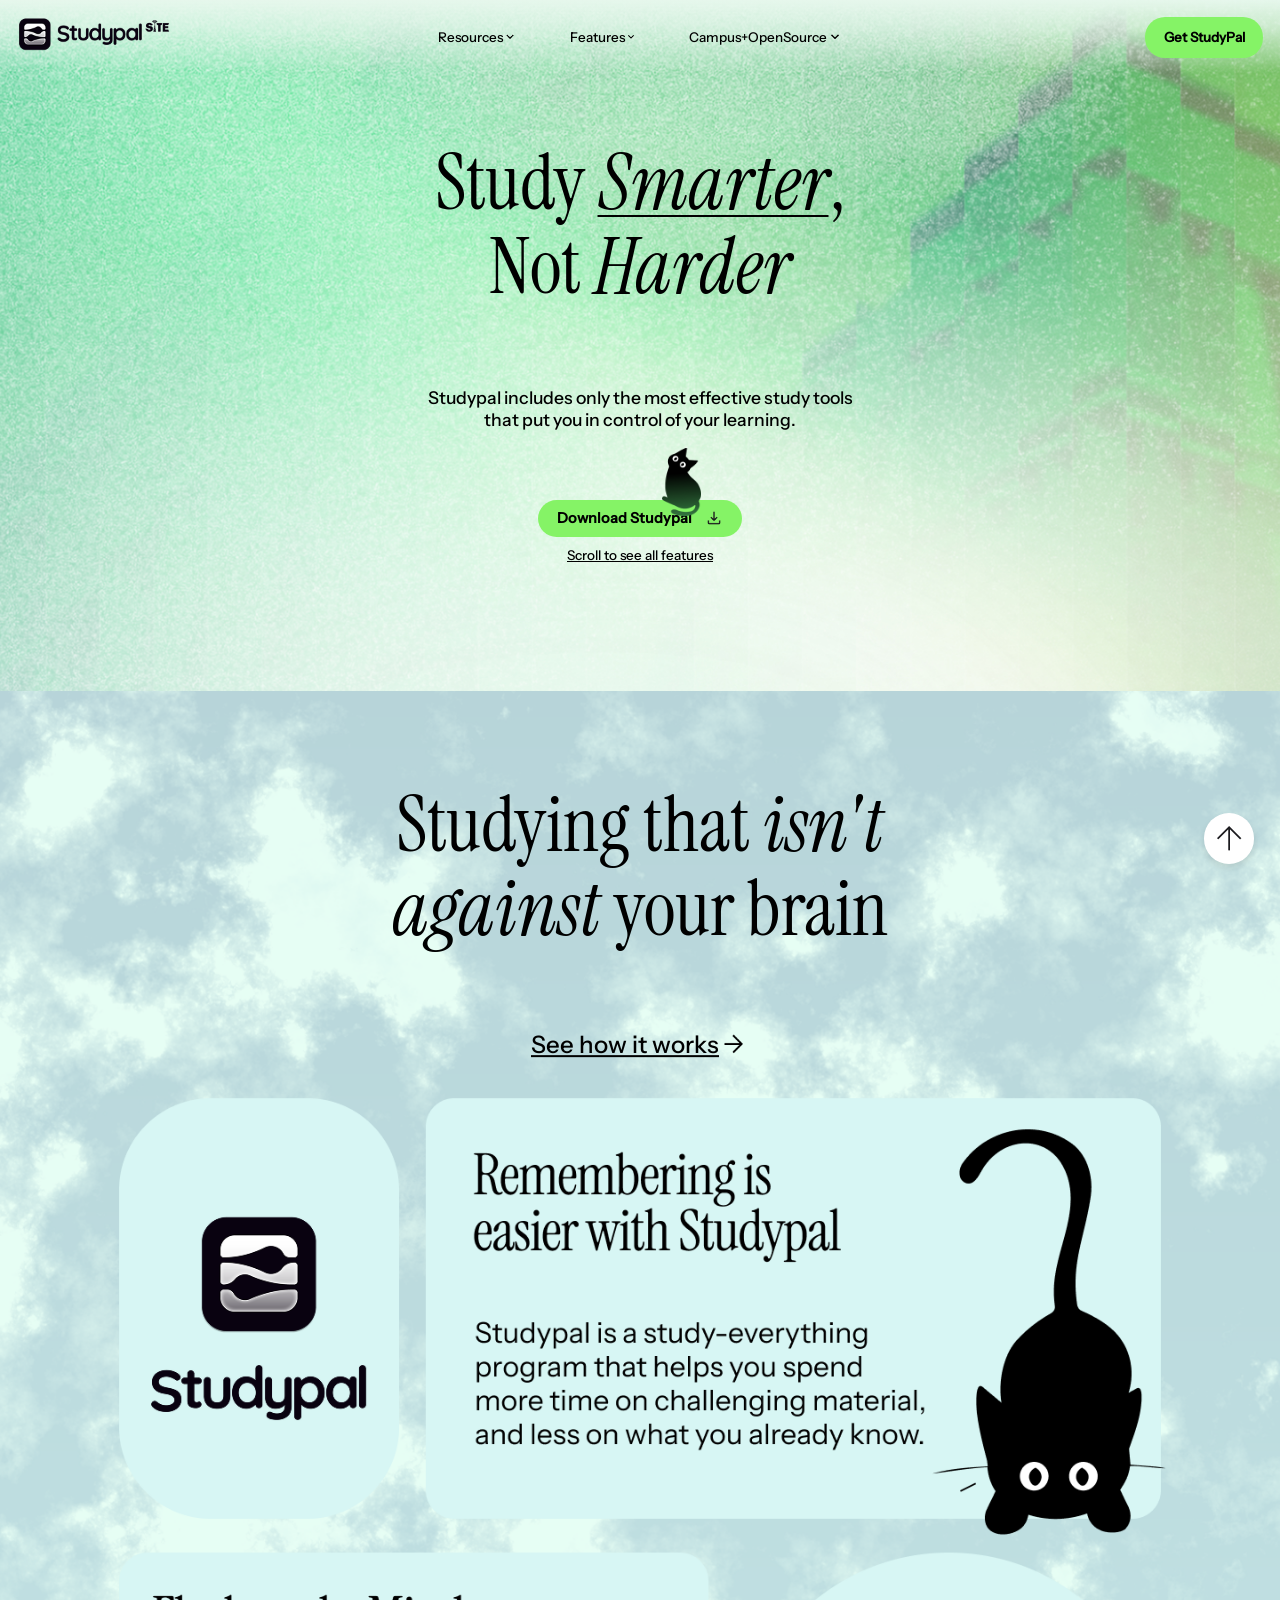
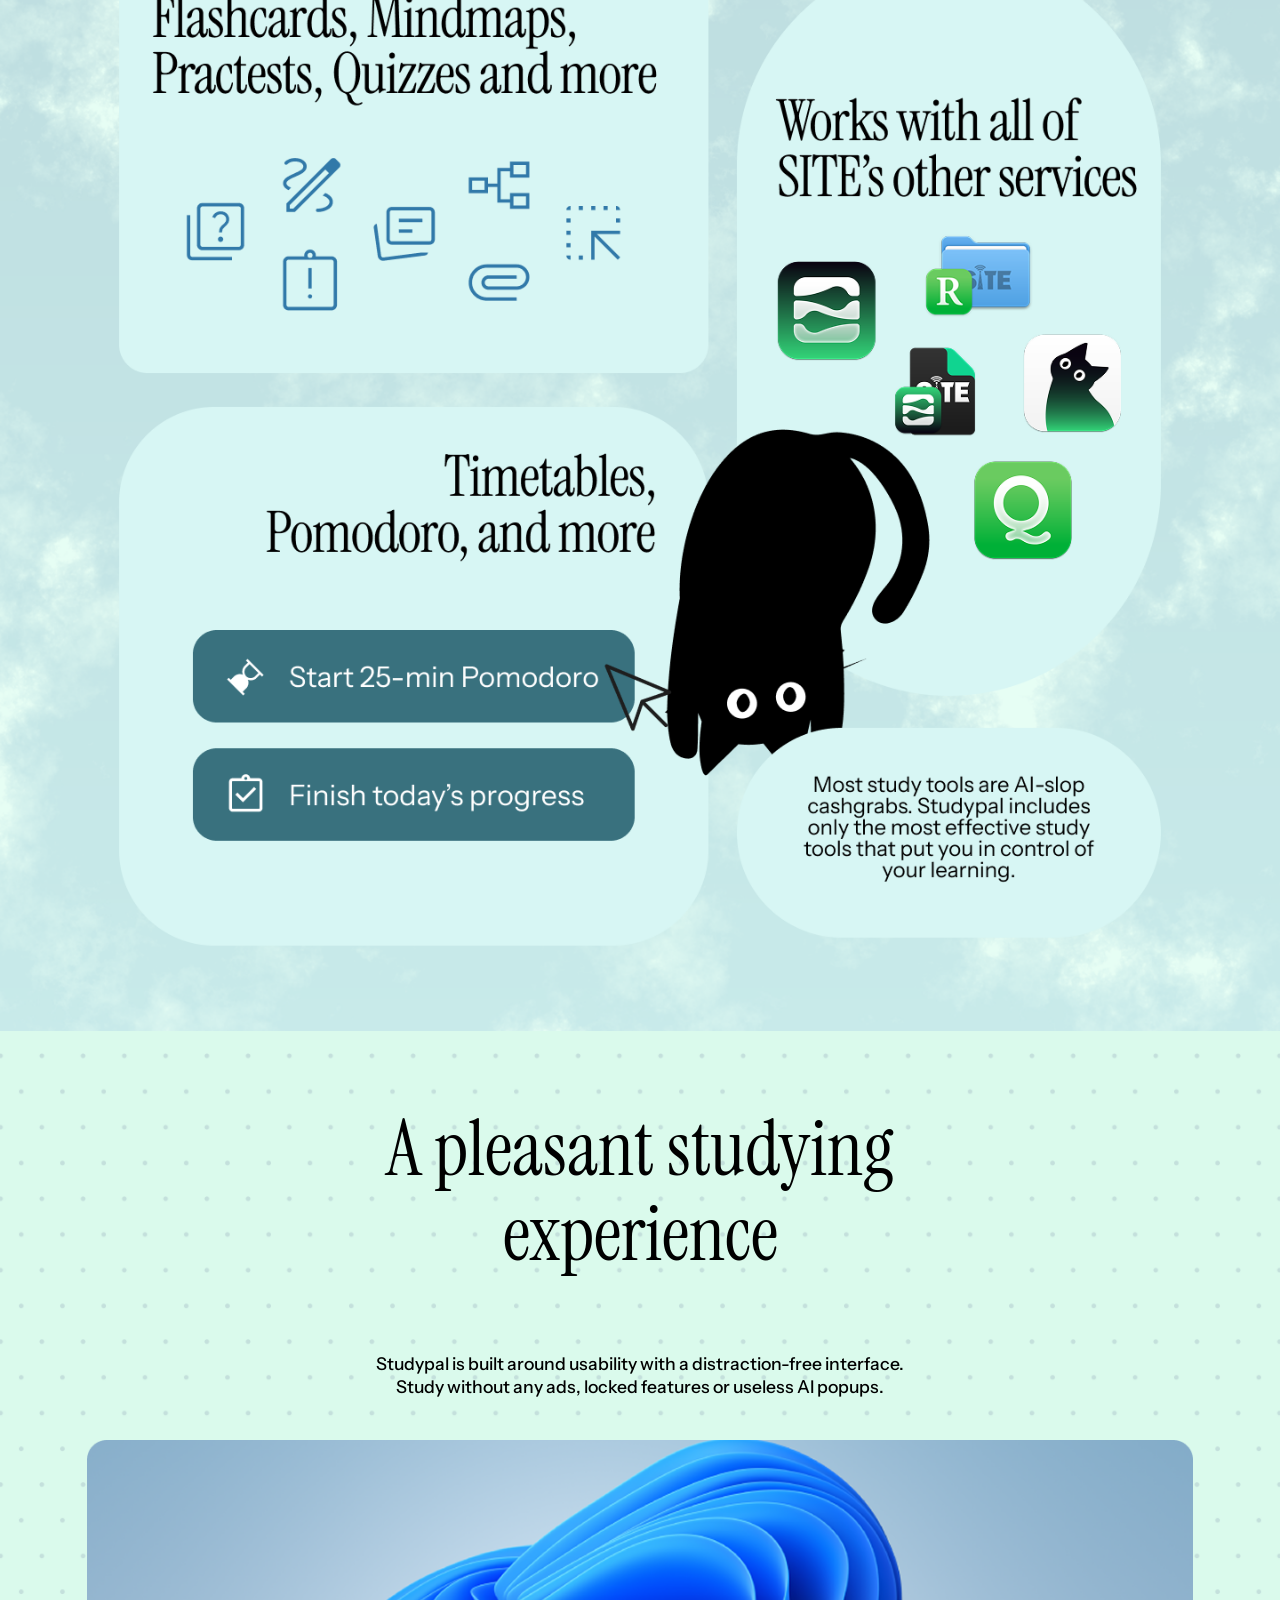
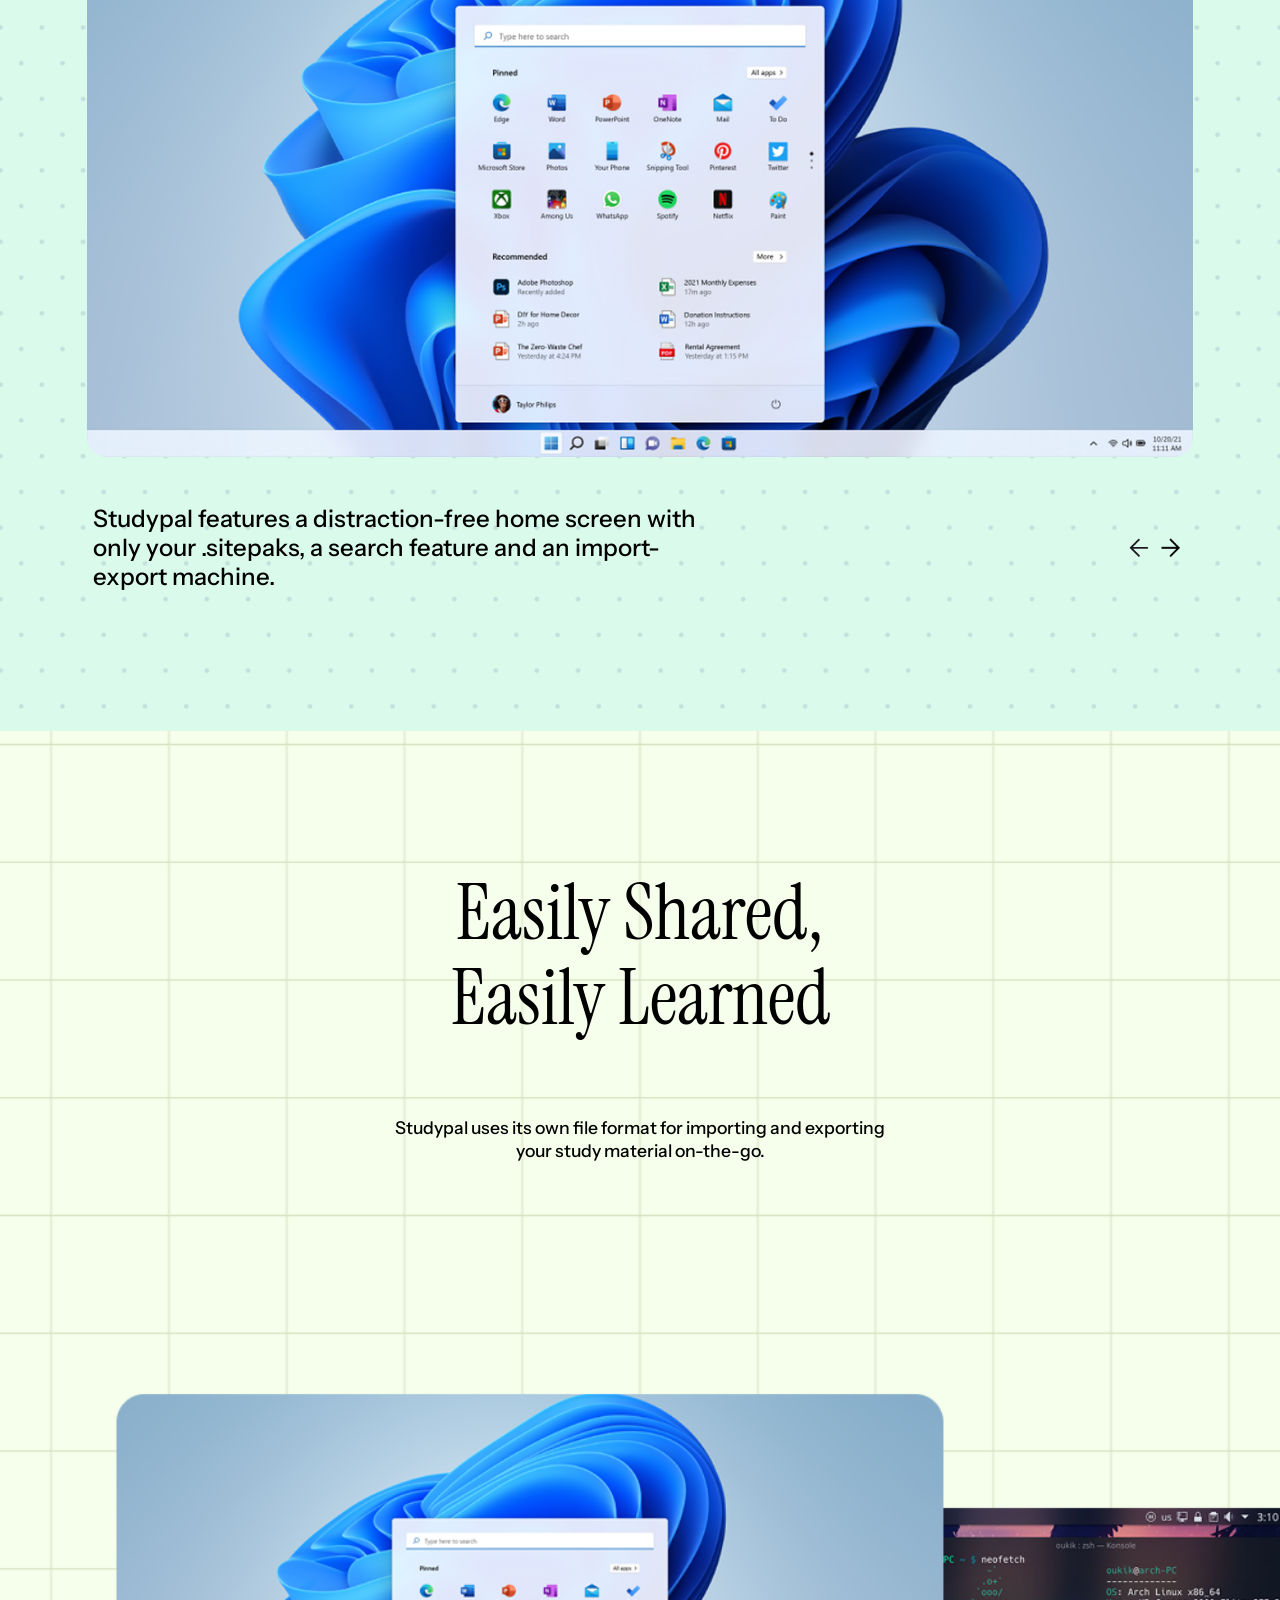
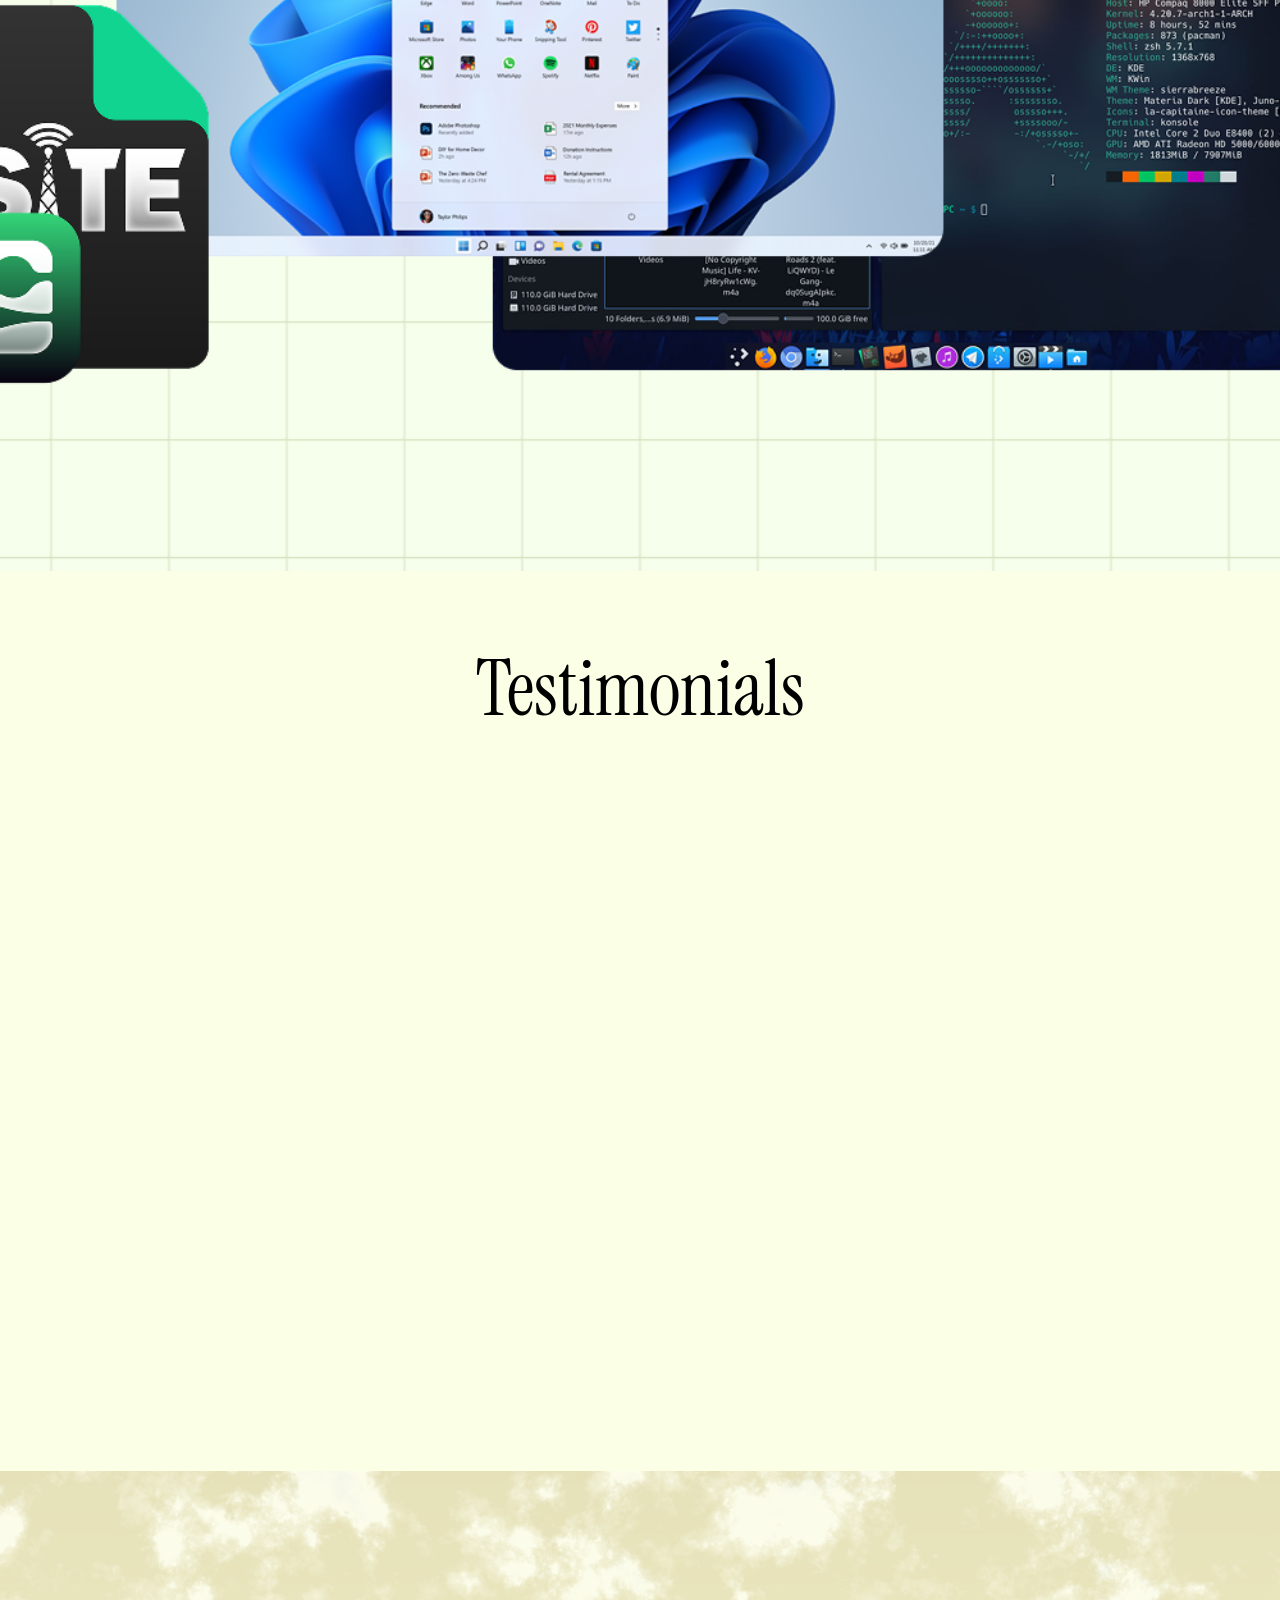
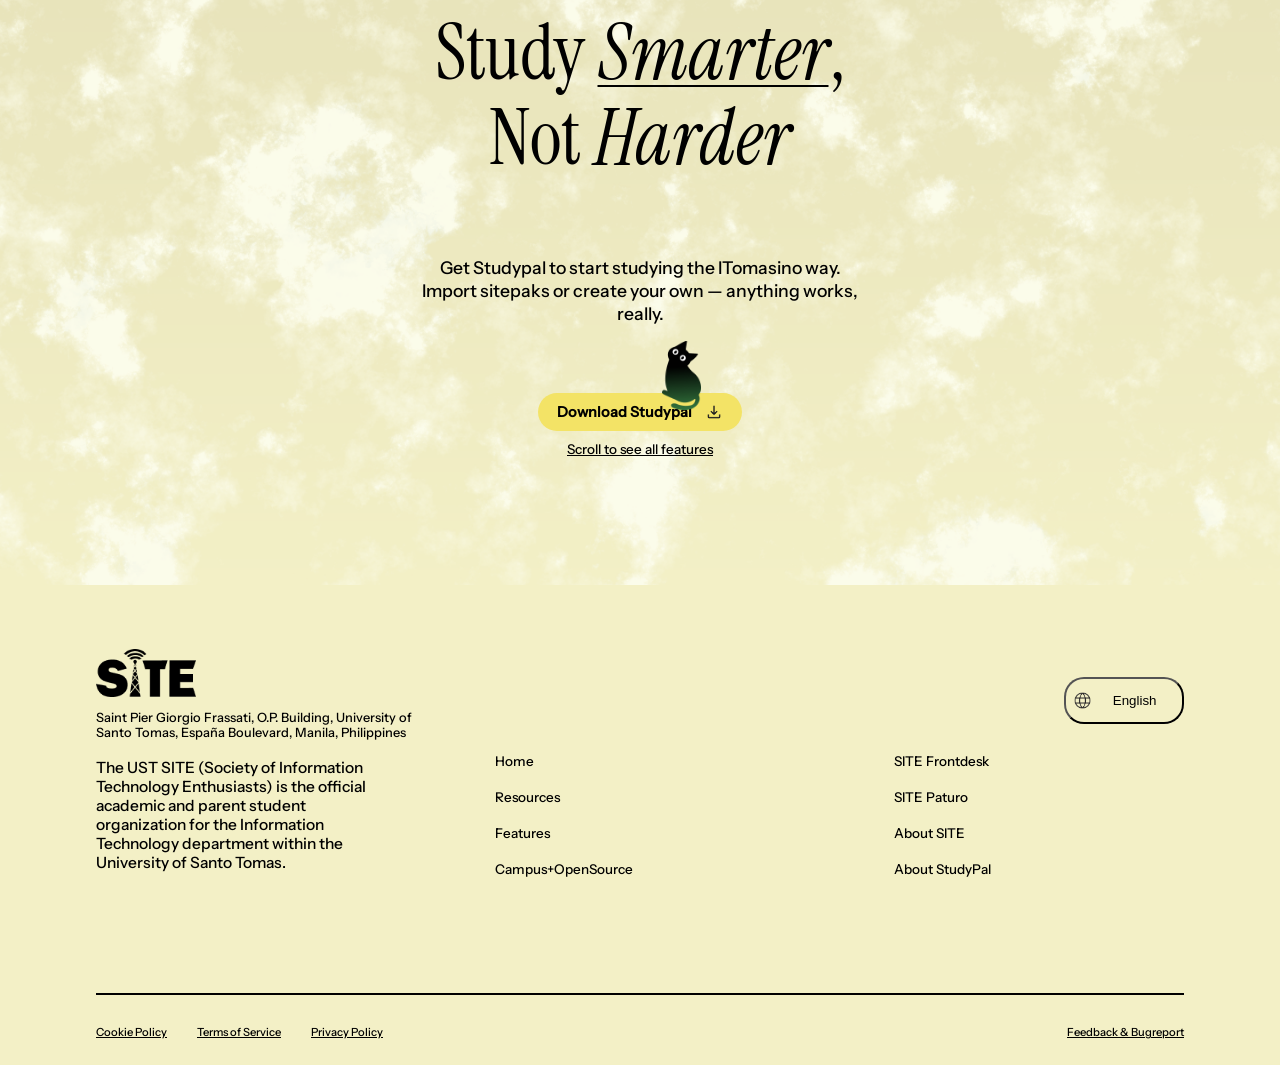
==== index.html @ 53784b98 "Improves scrolled header margin-left and cleaned up code by adding initial .link classes" ====
<html lang="en">
<head>
    <meta charset="UTF-8">
    <meta name="viewport" content="width=device-width, initial-scale=1.0">
    <title>StudyPal</title>
    <link rel="stylesheet" href="css/styles.css">
</head>
<body class = "popup-open">
    <div id="container" class="blurred">
        <header>
            <div id="buttons-left">
                <a href="index.html"><img src="images/logo.jpg" alt="logo" width="50%" id = "logo"></a>
            </div>
            <div id="buttons-center">
                <div class="dropdown-wrapper">
                    <button id="resources-button">
                        <a href="resources.html">Resources</a> 
                        <img src="images/arrow_down.png" alt="" width="15%" class="arrow-down">
                    </button>
                    <div id="hover-1" class="hover-box">
                        <div class = "hover-links">
                            <div>
                                 <a href="resources.html#second-page-text">SITE Paturo</a>
                            </div>
                            <div>
                                 <img src="images/arrow_forward.png" alt="" >
                            </div>
                        </div>
                         <div class = "hover-links">
                            <div>
                                 <a href="resources.html#third-page-text">Documentation</a>
                            </div>
                            <div>
                                 <img src="images/arrow_forward.png" alt="" >
                            </div>
                         </div>
                         <hr>
                         <div>
                            <button class = "hover-get-studypal">
                                <a href="getstudypal.html" >
                                        Get StudyPal
                                </a>
                            </button>
                         </div>
                    </div>
                </div>
                <div class="dropdown-wrapper">
                    <button>
                        <a href="features.html">Features</a>
                        <img src="images/arrow_down.png" alt="" width="15%" class="arrow-down">
                    </button>
                      <div id="hover-2" class="hover-box">
                        <div class = "hover-links">
                            <div>
                                 <a href="features.html#second-page-text">Quizzing</a>
                            </div>
                            <div>
                                 <img src="images/arrow_forward.png" alt="">
                            </div>
                        </div>
                         <div class = "hover-links">
                            <div>
                                 <a href="features.html#third-page-text">Retention</a>
                            </div>
                            <div>
                                 <img src="images/arrow_forward.png" alt="">
                            </div>
                         </div>
                           <div class = "hover-links">
                            <div>
                                 <a href="features.html#fourth-page-text">Focus</a>
                            </div>
                            <div>
                                 <img src="images/arrow_forward.png" alt="">
                            </div>
                         </div>
                         <hr>
                         <div>
                            <a href="getstudypal.html" >
                            <button class = "hover-get-studypal">
                                Get StudyPal
                            </button>
                            </a>
                         </div>        
                    </div>
                </div>

                <div class="dropdown-wrapper">
                    <button>
                        <a href="OpenSource.html">Campus+OpenSource</a>
                        <img src="images/arrow_down.png" alt="" width="10%" class="arrow-down">
                    </button>
                      <div id="hover-3" class="hover-box">
                         <div class = "hover-links">
                            <div>
                                 <a href="OpenSource.html#second-page-text">Contributing</a>
                            </div>
                            <div>
                                 <img src="images/arrow_forward.png" alt="">
                            </div>
                        </div>
                         <div class = "hover-links">
                            <div>
                                 <a href="OpenSource.html#third-page-text">SITE A&R</a>
                            </div>
                            <div>
                                 <img src="images/arrow_forward.png" alt="">
                            </div>
                         </div>
                           <div class = "hover-links">
                            <div>
                                 <a href="OpenSource.html#fourth-page-text">SITE Campus</a>
                            </div>
                            <div>
                                 <img src="images/arrow_forward.png" alt="">
                            </div>
                         </div>
                         <hr>
                         <div>
                            <button class = "hover-get-studypal">
                                <a href="getstudypal.html" >
                                        Get StudyPal
                                </a>
                            </button>
                         </div>
                    </div>
                </div>
            </div>
            <div class="buttons-right" id = "green-btn">
                <a href="getstudypal.html" >
                         Get StudyPal
                </a>
            </div>
        </header>
    <div id = "first-page">
        
        <div id="up-button">
            <a href="#intro">
                <img src="images/arrow_upward.png" alt="">
            </a>
        </div>
        <div id="Studypal-logo-mobile">
            <img src="images/logo.jpg" alt="" width="110%">
        </div>
        <div class="body-text" id = "intro">
            <div class="text">
                <p class="main-text">Study <u class = "highlight highlight-underline">Smarter</u>, Not <span class = "highlight">Harder</span></p>
                <p>Studypal includes only the most effective study tools that put you in control of your learning. </p>
            </div>
           <div class="link">
                <a href="getstudypal.html" class="get-study-pal">
                    <img src="images/Cat-logo.png" alt="cat" class="cat-logo">
                    <span class="get-study-pal-text">
                        Download Studypal &nbsp <img src="images/download.png" alt="arrow" class="download-arrow">
                    </span>
                </a>
                <a href="#second-page"><u>Scroll to see all features</u></a>
            </div>
        </div>
    </div>
    <div id="second-page">
        <div class="body-text" id ="second-page-text">
            <div class="text">
                <p class="main-text">Studying that <i class = "highlight">isn't against</i> your brain</p>
                <div id="See-how">
                    <u class ="link_text">See how it works</u>
                    <img src="images/arrow_forward.png" alt="arrow forward" width="30"> 
                </div>
            </div>
        </div>
        <img src="images/second-layer.png" alt="" id = "img-second-page">
    </div>
    <div id="third-page">
         <div class="body-text" id = "third-page-text" >
            <div class="text" id = "text-body" >
                <div>
                    <p class="main-text">A pleasant studying experience</p>
                    <p>Studypal is built around usability with a distraction-free interface. Study without any ads, locked features or useless AI popups.  </p>
                </div>
            </div>
            <img src="images/windows-image.png" alt="">
            <div id="additional-info">
                <div id="info-text">
                    <p>Studypal features a distraction-free home screen with only your .sitepaks, a search feature and an import-export machine.</p>
                </div>
                <div class="buttons-text">
                    <img src="images/arrow_back.png" alt="" width="30">
                    <img src="images/arrow_forward.png" alt="" width="30">
                </div>
            </div>
        </div>
    </div>
    <div id="fourth-page">
        <div class="body-text" id = "fourth-page-text">
            <div class="text">
                    <p class="main-text">Easily Shared, Easily Learned</p>
                    <p>Studypal uses its own file format for importing and exporting your study material on-the-go.  </p>
            </div>
        </div>
    </div>
    <div id="fifth-page">
        <div class="body-text" id = "fifth-page-text">
            <div class="text">
                    <div>
                       <p class="main-text">Testimonials</p>            
                    </div>
             </div>
        </div>
    </div>
    <div id="sixth-page">
         <div class="body-text" id = "sixth-page-text">
            <div class="text">
                    <p class="main-text">Study <u class = "highlight highlight-underline">Smarter</u>, Not <span class = "highlight">Harder</span></p>
                    <p>Get Studypal to start studying the ITomasino way. Import sitepaks or create your own — anything works, really.</p>
                </div>
          <div class="link">
                <a href="getstudypal.html" class="get-study-pal"  id = "get-study-pal-2">
                    <img src="images/Cat-logo.png" alt="cat" class="cat-logo" width="10%">
                    <span class="get-study-pal-text">
                        Download Studypal &nbsp <img src="images/download.png" alt="arrow" width="5%" class="download-arrow">
                    </span>
                </a>
                <a href="#second-page"><u>Scroll to see all features</u></a>
            </div>
        </div>
    </div>
    <div id="last-page">
        <div id = "last-page-text">
            <div class = "footer-info" id = "footer-info-1">
                <div>
                    <img src="images/SITE-logo.png" alt="" width="100">
                    <p id = "SITE-info">Saint Pier Giorgio Frassati, O.P. Building, University of Santo Tomas, España Boulevard, Manila, Philippines</p>
                </div>
                <div>
                    <button>
                        <img src="images/language.png" alt="" width="20%" height="20%">
                        <p>English</p>
                    </button>
                </div>
            </div>
            <div class = "footer-info" id = "footer-info-2">
                <div>
                    The UST SITE (Society of Information Technology Enthusiasts) is the official academic and parent student organization for the Information Technology department within the University of Santo Tomas. 
                </div>
                <div class = "Studypal-links" id ="direct-links-website">
                    <a href="index.html">Home</a>
                    <a href="resources.html">Resources</a>
                    <a href="features.html">Features</a>
                    <a href="OpenSource.html">Campus+OpenSource</a>
                </div>
                <div class = "Studypal-links" id ="SITE-links-website">
                    <a href="">SITE Frontdesk</a>
                    <a href="">SITE Paturo</a>
                    <a href="">About SITE</a>
                    <a href="">About StudyPal</a>
                </div>
            </div>
            <div>
                <hr>
            </div>
            <div class = "footer-info" id = "footer-info-3">
                <div id = "a-links-1">
                    <a href="">Cookie Policy</a>
                    <a href="">Terms of Service</a>
                    <a href="">Privacy Policy</a>
                </div>
                <div>
                    <a href="">Feedback & Bugreport</a>
                </div>
            </div>
        </div>
    </div>
    </div>
    <div id="popup">
        <img src="images/Popup.png" alt="" width="70%" id = "popup-bg">
        <img src="images/close.png" alt="" width="5%" class = "close">
        <div id="popup-text">
            <p id = "popup-title">We’re really sorry.</p>
            <div id = "popup-body">
            <p>
                  Your macOS device is currently not supported, but we’re working to make it available to you soon.
            </p>
            
            </div>
            <div id = "group-buttons">
             <div class="buttons-right" id = "green-btn-2">
                <a>
                        Proceed Anyway
                </a>
            </div>
                <div>
                    <u><a href="">Go To SITE Frontdesk</a></u>
                </div>
            </div>
        </div>
    </div>
     <div id="mobile-view">
            <img src="images/Cat-logo-4.png" alt="" width="40%" id = "cat-logo-mobile">
            <img src="images/close.png" alt="" width="10%" class = "close" id = "close-mobile">
            <div id = "mobile-view-content">
                        <p id="mobile-title"> Studypal is only available for desktop.</p>
                    <div id="mobile-body">
                        <p>
                           Open this website with your desktop device to continue downloading.
                        </p>
                     </div>
            </div>
        </div>
    <script src="js/script.js"></script>
</body>
</html>
---- css/styles.css ----
@font-face {
    font-family: 'Instrument-Serif';
    src: url('../fonts/instrument-serif/InstrumentSerif-Regular.ttf');
}
@font-face {
    font-family: 'Instrument-Serif-italic';
    src: url('../fonts/instrument-serif/InstrumentSerif-Italic.ttf');
}

@font-face {
    font-family: 'Instrument-Sans';
    src: url('../fonts/instrument-sans/InstrumentSans-Regular.ttf');
}

@font-face {
    font-family: 'Instrument-Sans-Bold';
    src: url('../fonts/instrument-sans/InstrumentSans-Bold.ttf');
}


html, body {
    margin: 0;
    padding: 0;
    font-family: 'Instrument-Sans';
    scroll-behavior: smooth;
}

#container.blurred{
    filter: blur(6px);
    pointer-events: auto;
}

a{
    font-size: 0.84rem;
    text-decoration: none;    
    color: black;  
}
#popup{
    position: fixed;
    inset: 0;        
    margin: auto; 
    width: fit-content;
    height: fit-content;   
    z-index: 2;
    display: none;
    overflow: hidden;
}
#popup-bg{
    position: relative;
    display: flex;
    margin: 0 auto; 
}

#close{
    position: absolute;
    display: flex;
    top: 10%;
    right: 19%;
    cursor: pointer;
}
#popup-text{
    font-family: "Instrument-Serif";
    position: absolute;
    inset: 0;   
    padding-top: 10%; 
    text-align: center;     
    display: flex;
    align-items: center;
    justify-content: flex-start;
    flex-direction: column;
    gap: 14%;
    width: 48%;
    margin: 0 auto;
}
#group-buttons{
    width: 100%;
    display: flex;
    flex-direction: column;
    padding-bottom: 5%;
}
#popup-body{
    font-family: "Instrument-Sans";
    font-size: 0.9rem;
}
#popup-title{
    font-size: 3rem;
    margin: 0;
}

#green-btn-2{
    width: 100%;
    padding-bottom: 5%;
}
#green-btn-2 a{
    padding: 4% 12% 4% 12%;
}
header{
    position: fixed;
    width: 100%;
    box-sizing: border-box;
    display: grid;
    grid-template-columns: 1fr 2fr 1fr;
    padding: 1.3%;
    background: linear-gradient(#e6f7ec, 60%,transparent);
    z-index: 1;
    transition: all 0.4s ease-in-out;
}
.scrolled header{
    display: flex;
    text-align: center;
    align-items: center;
    justify-content: space-between;
    vertical-align: middle;
    position: fixed;
    width: 96vw;
    box-sizing: border-box;
    padding: 1% 2%;
    z-index: 2;
    background: rgba(255, 255, 255, 0.15);
    backdrop-filter: blur(10px);
    border-radius: 100px;
    margin-top: 1vh;
    margin-left: 1.5vw;
    transition: all 0.4s ease-in-out; 
}
.scrolled header #buttons-center{
    margin-right: 10vw;
}
.scrolled header #green-btn a {
    padding: 0.6em 1.2em;
}

.dropdown-wrapper {
    position: relative;
}
.dropdown-wrapper::after {
    content: "";
    position: absolute;
    top: 100%;
    left: 0;
    width: 100%;
    height: 30%;      
    background: transparent;
}

.hover-box {
    position: absolute;
    background-color: white;
    width: 200px;             
    top: 130%;
    padding: 24px;              
    display: flex;                      
    flex-direction: column;
    box-shadow: 0px 4px 6px rgba(0, 0, 0, 0.1);
    border-radius: 20px;
    box-sizing: border-box;
    opacity: 0;
    visibility: hidden;
    transform: translateY(-6px);         
    transition: opacity 0.5s ease, visibility 0.5s ease, transform 0.5s ease;
    pointer-events: none;     
    gap: 20px;           
}
.hover-box hr {
    border: none;
    height: 0.5px;
    background-color: #000000;
    opacity: 30%;
    width: 100%;
}

#hover-1{
    left: -50%;
}
#hover-2{
    left: -60%;
}
#hover-3{
    left: -10%;
}

.hover-get-studypal{
    font: "Instrument-Sans";
    width: 100%;
    border: 1px solid black;
    border-radius: 20px;
    padding: 5%;
    background-color: transparent;
}

#buttons-left{
    text-align: left;
}
#buttons-center {
    display: flex;
    justify-content: center;
    align-items: center;
    gap: 30px;
}

#buttons-center > .dropdown-wrapper > button{
    font-family: 'Instrument-Sans';
    background-color: transparent;
    border: none;
    cursor: pointer;
    display: flex;
    justify-content: center;
    align-items: center;
}

.buttons-right a{
    font-family: 'Instrument-Sans';
    font-weight: bold;
    background-color: #85F366;
    cursor: pointer;
    box-sizing: border-box;
    border-radius: 20px;
}

#green-btn a{
    padding:4% 6% 4% 6%;
}

#green-btn{
    display: flex;
    justify-content: flex-end;
    text-align:center;
    align-items: center;
}

.hover-links {
    display: flex;
    align-items: center;
    width: 100%;
}

.hover-links img {
    width: 100%;
    max-width: 20px;
    justify-self: end;
    display: block;
}

.dropdown-wrapper:hover .hover-box {
    opacity: 1;
    visibility: visible;
    transform: translateY(0);
    transition: opacity 0.15s ease, visibility 0.15s ease, transform 0.15s ease;
    pointer-events: auto;
}

#up-button{
    position: fixed;
    bottom: 4%;
    right: 2%;
    background-color: white;
    padding: 1%;
    border-radius: 30px;
     box-shadow: 0px 4px 6px rgba(0, 0, 0, 0.1);
}
#first-page, #sixth-page{
    background-image: url('../images/green_bg.jpg');
    background-size: cover;
    background-position: center;
    display: flex;
    justify-content: center;
    align-items: center;
}


.body-text{
    display: flex;
    flex-direction: column;
    text-align: center;
    margin: auto;
}

#intro, #sixth-page-text{
    width: clamp(300px, 58vw, 450px); 
    gap: 50px;
    margin-top: 5%;
    margin-bottom: 10%;
}

.text{
    line-height: 1.3;
    font-size: clamp(.7rem, 2vw, 1.1rem); 
}
.main-text{
   font-size:  clamp(2rem, 6vw, 5rem);
   font-family: 'Instrument-Serif';
   line-height: 1.1;
}

.highlight{
    font-family: 'Instrument-Serif-italic';
}

.highlight-underline{
    text-decoration: underline solid 2px;
    text-underline-offset: 6px;
}

.link{
    display: flex;
    flex-direction: column;
    align-items: center;
    gap: 10px;
}

.link a:nth-of-type(2){
   z-index: 3 !important;
}


.cat-logo{
    position: absolute;
    top: -140%;    
    right: 20%;   
    z-index: 2;
    width: clamp(24px, 6vw, 39px);
}
.get-study-pal-text{
    font-family: 'Instrument-Sans';
    font-weight: bold;
    background-color: #85F366;
    color: black;
    font-size: clamp(0.75rem, 2.2vw, 0.9rem);
    padding: 0.6em 1.3em;
    border-radius: 20px;
    display: flex;
    align-items: center;
    gap: 6px;
    white-space: nowrap;
    z-index: 1 !important;
    box-sizing: border-box;
}

.get-study-pal {
    position: relative;
    display: inline-flex;
    align-items: center;
    text-decoration: none;
    cursor: pointer;
    width: fit-content;
    margin: 0 auto;
    padding: 0;
}

.download-arrow{
    width: clamp(14px, 3vw, 20px);
    height: auto;
}

#second-page{
   margin:0;
   overflow: hidden;
}

#img-second-page{
    margin: 0;
    width: 100%;
    object-fit: cover;
    height: auto;
    display: block;
}
#second-page-text{
    position: absolute;
    width: clamp(280px, 45%, 600px);
    gap: clamp(10px, 2vw, 15px);
    padding-top: clamp(20%, 30%, 40%);
    left: 50%;
    transform: translate(-50%, -50%);
}

#See-how{
    display: flex;
    font-size: clamp(1.1rem, 2.8vw, 1.5rem);
    justify-content: center;
    align-items: center;
}

#third-page{
    background-image: url('../images/third-layer.png');
    background-size: cover;
    background-position: center;
}

#third-page-text{
    width: 90%;
}

#third-page img{
    padding: 2%;
}

#text-body{
    width: 50%;
    margin: 0 auto;
}

#additional-info{
    width: 95%;
    margin: 0 auto;
    display: grid;
    grid-template-columns:auto auto;
    padding-bottom: 10%;
}


#info-text{
    width: 60%;
    text-align: left;
    font-size: clamp(1rem, 2.8vw, 1.5rem);
}

.buttons-text{
    display: flex;
    justify-content: flex-end;
    align-items: center;
}

#fourth-page{
    width: 100%;
    height: 160%;
    background-image: url('../images/fourth-layer.png');
    background-size: cover;
    background-position: center bottom;
}

#fourth-page-text{
    width: 40%;
    padding-top: 5%;
}

#fifth-page{
    width: 100%;
    height: 100%;
    background-image: url('../images/fifth-layer.png');
    background-size: cover;
}


.Card-body{
    width: 90%;
    height: 100%;
    margin: 0 auto 0 8%;
    background-image: url('../images/Cat-card.png');
    background-size: cover;
    padding-bottom: 5%;
    display: flex;
    flex-direction: column;
    align-items: flex-start;
    overflow: hidden;
}

.Card-info{
    width: 100%;
    display: flex;
}



.name-source{
    display: flex;
    justify-content: flex-start;
    align-items: flex-start;
    font-family: 'Instrument-Serif';
    font-size: clamp(1rem, 4vw, 2rem);
    padding-left: 5%;
    width: 50%;
}

.Arrow-cards{
    width: 35%;
    display: flex;
    justify-content: flex-end;
    align-items: center;
    gap: 10px;
}

.main-card-info{
    width: 70%;
    font-size: clamp(1rem, 3vw, 1.7rem);
    text-align: left;
    line-height: 2;
    margin-left: 8%;
}

.Card-body img{
    padding-left: 5%;
    justify-content: flex-start;
    align-items: flex-start;
}

#sixth-page{
    background-image: url('../images/Sixth-layer.png');
}

#get-study-pal-2 .get-study-pal-text{
    background-color: #F3E366;
}


#last-page{
    background-image: url('../images/footer-bg.png');
    background-size: cover;
    background-position: center;
    display: flex;
    justify-content: center; 
    align-items: center;    
}

#last-page-text{
    display: flex;
    flex-direction: column;
    width: 85%;
    box-sizing: border-box;
    padding-top: 5%;
    padding-bottom: 2%;
}
.footer-info{
    display: flex;
    align-items: center;
}

.footer-info > div{
    flex: 1;
}


#SITE-info{
    font-size: clamp(0.7rem, 1.6vw, 0.8rem);
    width: 60%;
}


#footer-info-1 button {
    display: flex;
    align-items: center;
    justify-content: flex-start;
    gap: clamp(8px, 2vw, 20px);
    background-color: transparent;
    border-radius: 20px;
    width: clamp(120px, 9vw, 170px);
}

#footer-info-1 div:nth-of-type(2){
    display: flex;
    align-items: flex-start;
    justify-content: flex-end;
}

#footer-info-2{
    padding-bottom: 10%;
}

#footer-info-2 div:nth-of-type(1){
   font-size: clamp(0.8rem, 1.9vw, 0.97rem);
   display: flex;
   align-items: flex-end;
   justify-content: flex-end;
}


.Studypal-links {
    display: flex;
    flex-direction: column;
    justify-content: center;
    align-items: flex-start;  
    gap: 20px;  
    padding-left: 10%;             
}

hr{
    border: none;
    height: 2px;
    background-color: black;
}



#footer-info-3{
     display: flex;
     align-items: center;
     box-sizing: border-box;
     padding-top: 2%;
}
#footer-info-3 a {
    text-decoration: underline;    
    font-size: clamp(0.65rem, 1.4vw, 0.7rem);          
}
#footer-info-3 div:nth-of-type(2){
    text-align: right;
}

#a-links-1{
    display: flex;
    gap: 30px;
}

#Studypal-logo-mobile{
    width: 70%;
    margin: 0 auto;
    text-align: center;
    padding-top: 25%;
    display: flex;
    justify-content: center;
    align-items: center;
    display: none;
}


#mobile-view{
    display: none;
}
@media (max-width: 420px) {

#mobile-view{
    display: flex;
    position: fixed;
    bottom: 0;     
    background-color: white;
    width: 100%;
    height: 70%;
    z-index: 10;
}

#first-page, #sixth-page{
    display: flex;
    flex-direction: column;
    align-items: center;
}

#mobile-view-content{
    padding-top: 20%;
    width:90%;
    margin: 0 auto;
    text-align: center;
}

#mobile-title{
    font-size: 3rem;
    font-family: 'Instrument-Serif';
}

#mobile-body{
    font-size: 1.2rem;
}

#close-mobile{
    position: absolute;
    top: 5%;
    right: 5%;
    cursor: pointer;
}

#cat-logo-mobile{
    position: absolute;
    top: -10%;
 
}   

  header {
    display: none;
  }

  #Studypal-logo-mobile {
    display: flex;
    padding-top: -10%;
  }

  #intro {
    width: 80%;
  }

  #intro .text p:nth-of-type(2) {
    font-size: 1.5rem;
  }

  #intro .main-text {
    font-size: 3.5rem;
  }

  .link_text {
    display: none;
  }

  #up-button {
    display: none;
  }

  #link-first {
    position: absolute;
    bottom: 4%;
    left: 50%;
    transform: translateX(-50%);
    width: 90%;
  }

  .get-study-pal-text {
    font-size: 1.3rem;
    padding: 0.8em 1.6em;
  }

  .cat-logo {
    width: clamp(40px, 12vw, 56px);
  }
 .footer-info {
        flex-direction: column;
        align-items: flex-start;
        gap: 30px;
    }

    .footer-info > div {
        flex: none;
        width: 100%;
    }

    #SITE-info {
        width: 100%;
        font-size: 0.75rem;
    }

    #footer-info-1 button {
        width: auto;
        justify-content: flex-start;
        align-items: center;
        margin-bottom: 10%;
    }

    #footer-info-1 div:nth-of-type(2) {
        justify-content: flex-start;
        align-items: flex-start;
    }

    #footer-info-2 {
        padding-bottom: 6%;
    }

    .Studypal-links {
        padding-left: 0;
        gap: 12px;
    }

    #footer-info-2 div:nth-of-type(2),#footer-info-2 div:nth-of-type(3),  #footer-info-3 div:nth-of-type(1) {
        justify-content: center;
        align-items: center;
        gap: 10px;
        text-align: center;
    }

    #footer-info-3 div:nth-of-type(2) {
        text-align: center;
    }

    #a-links-1 {
        flex-direction: column;
        gap: 10px;
    }
}
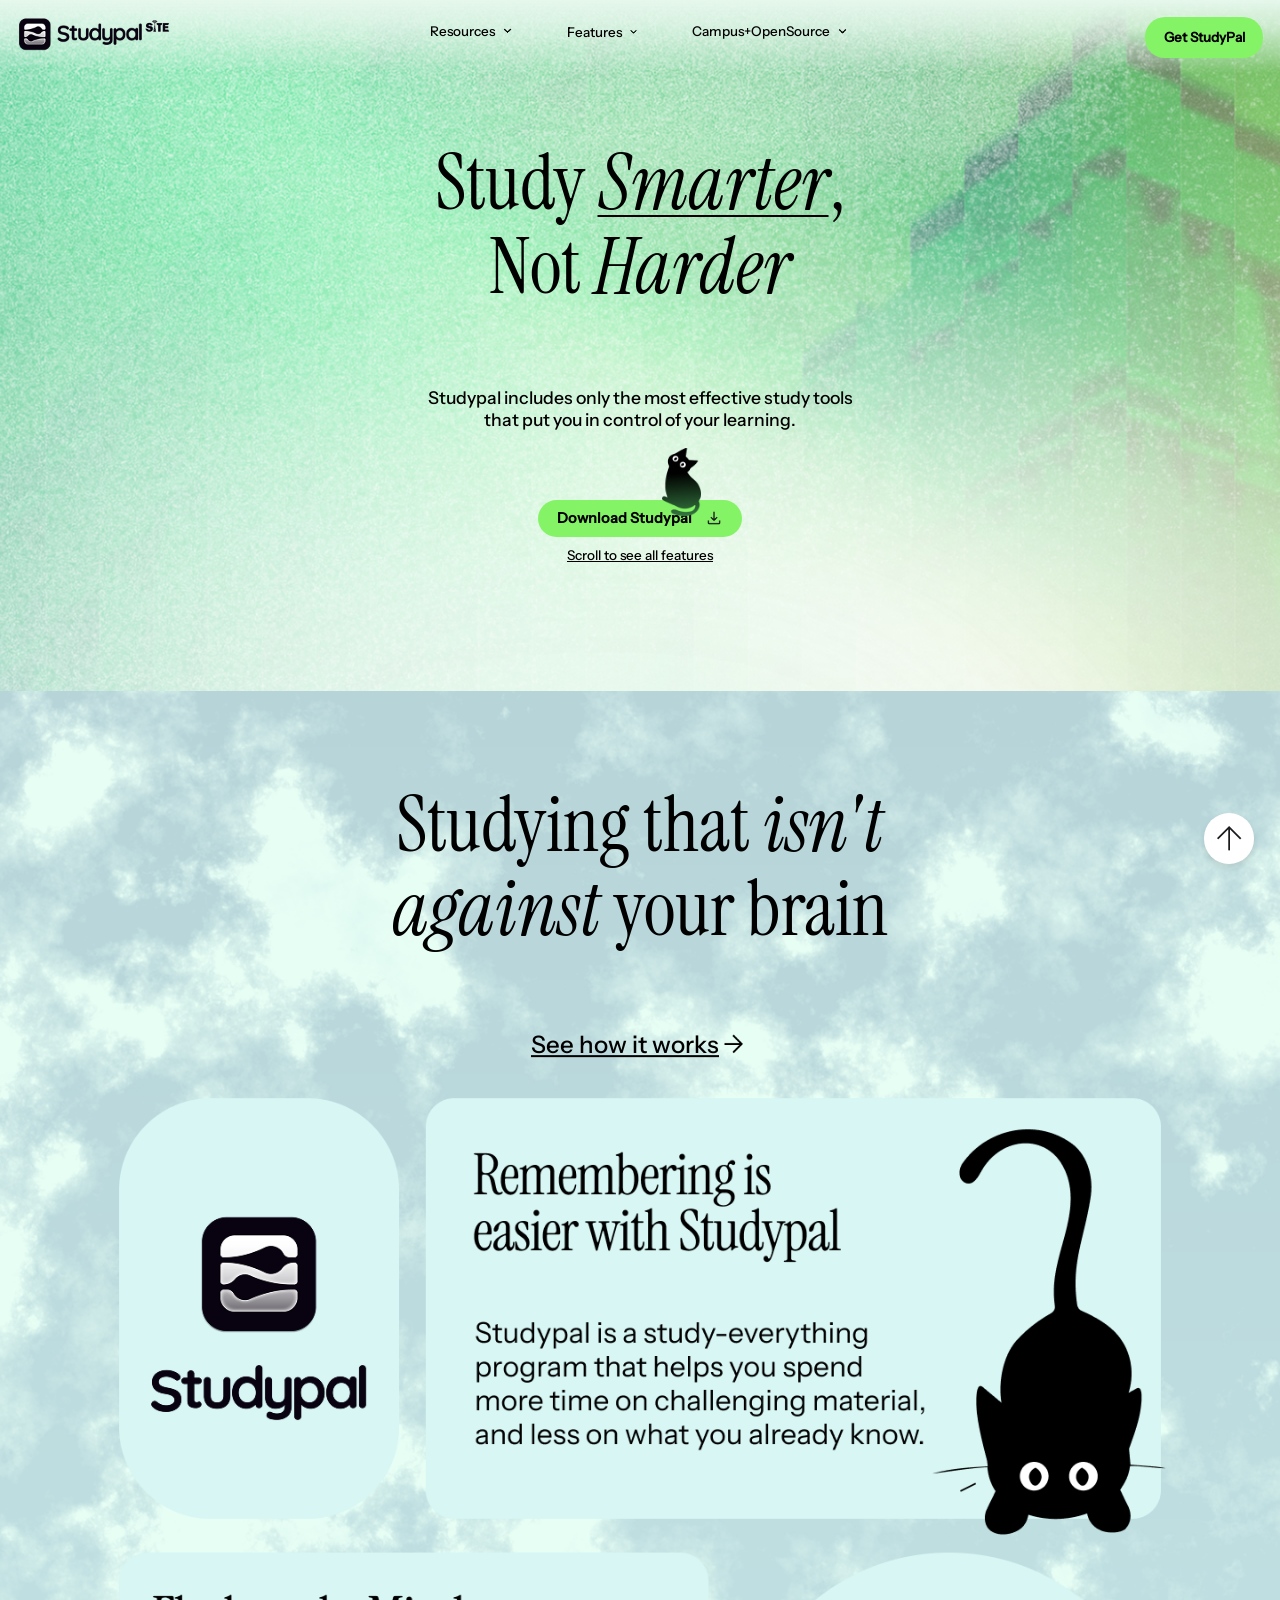
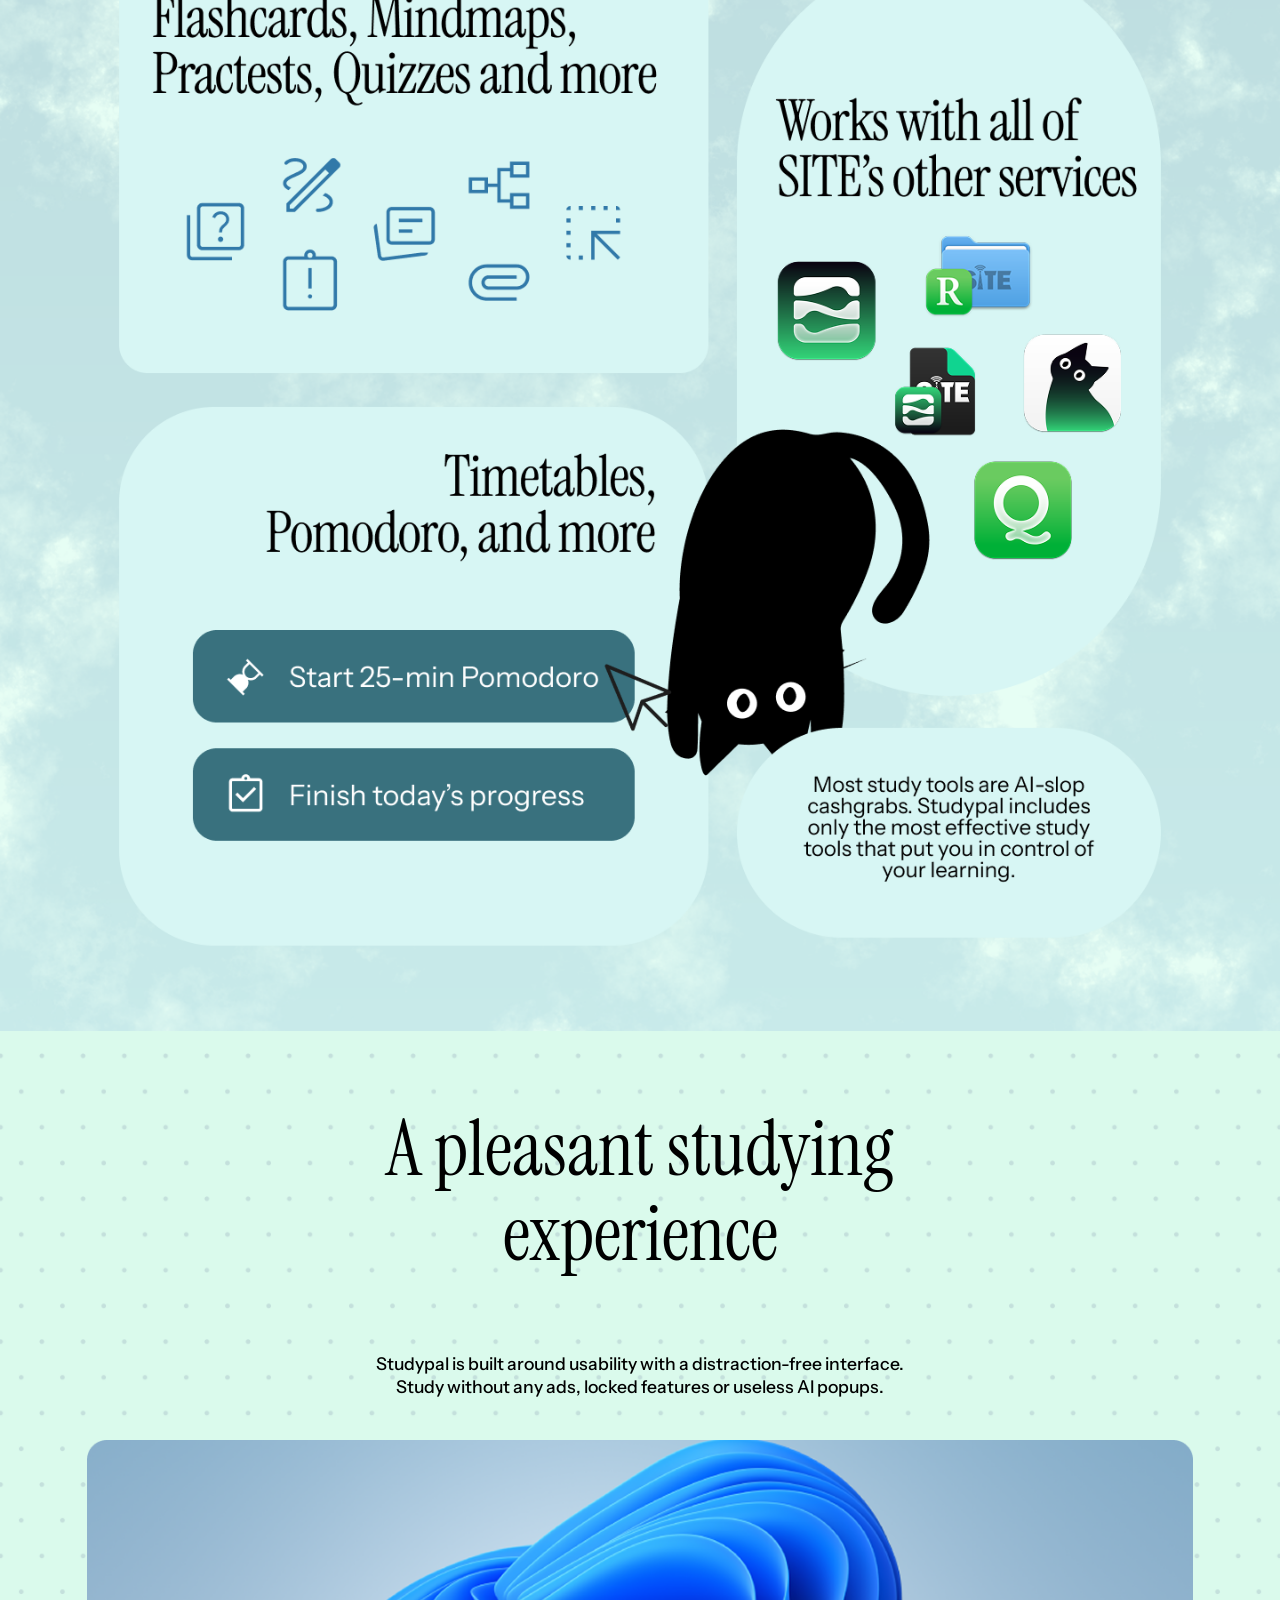
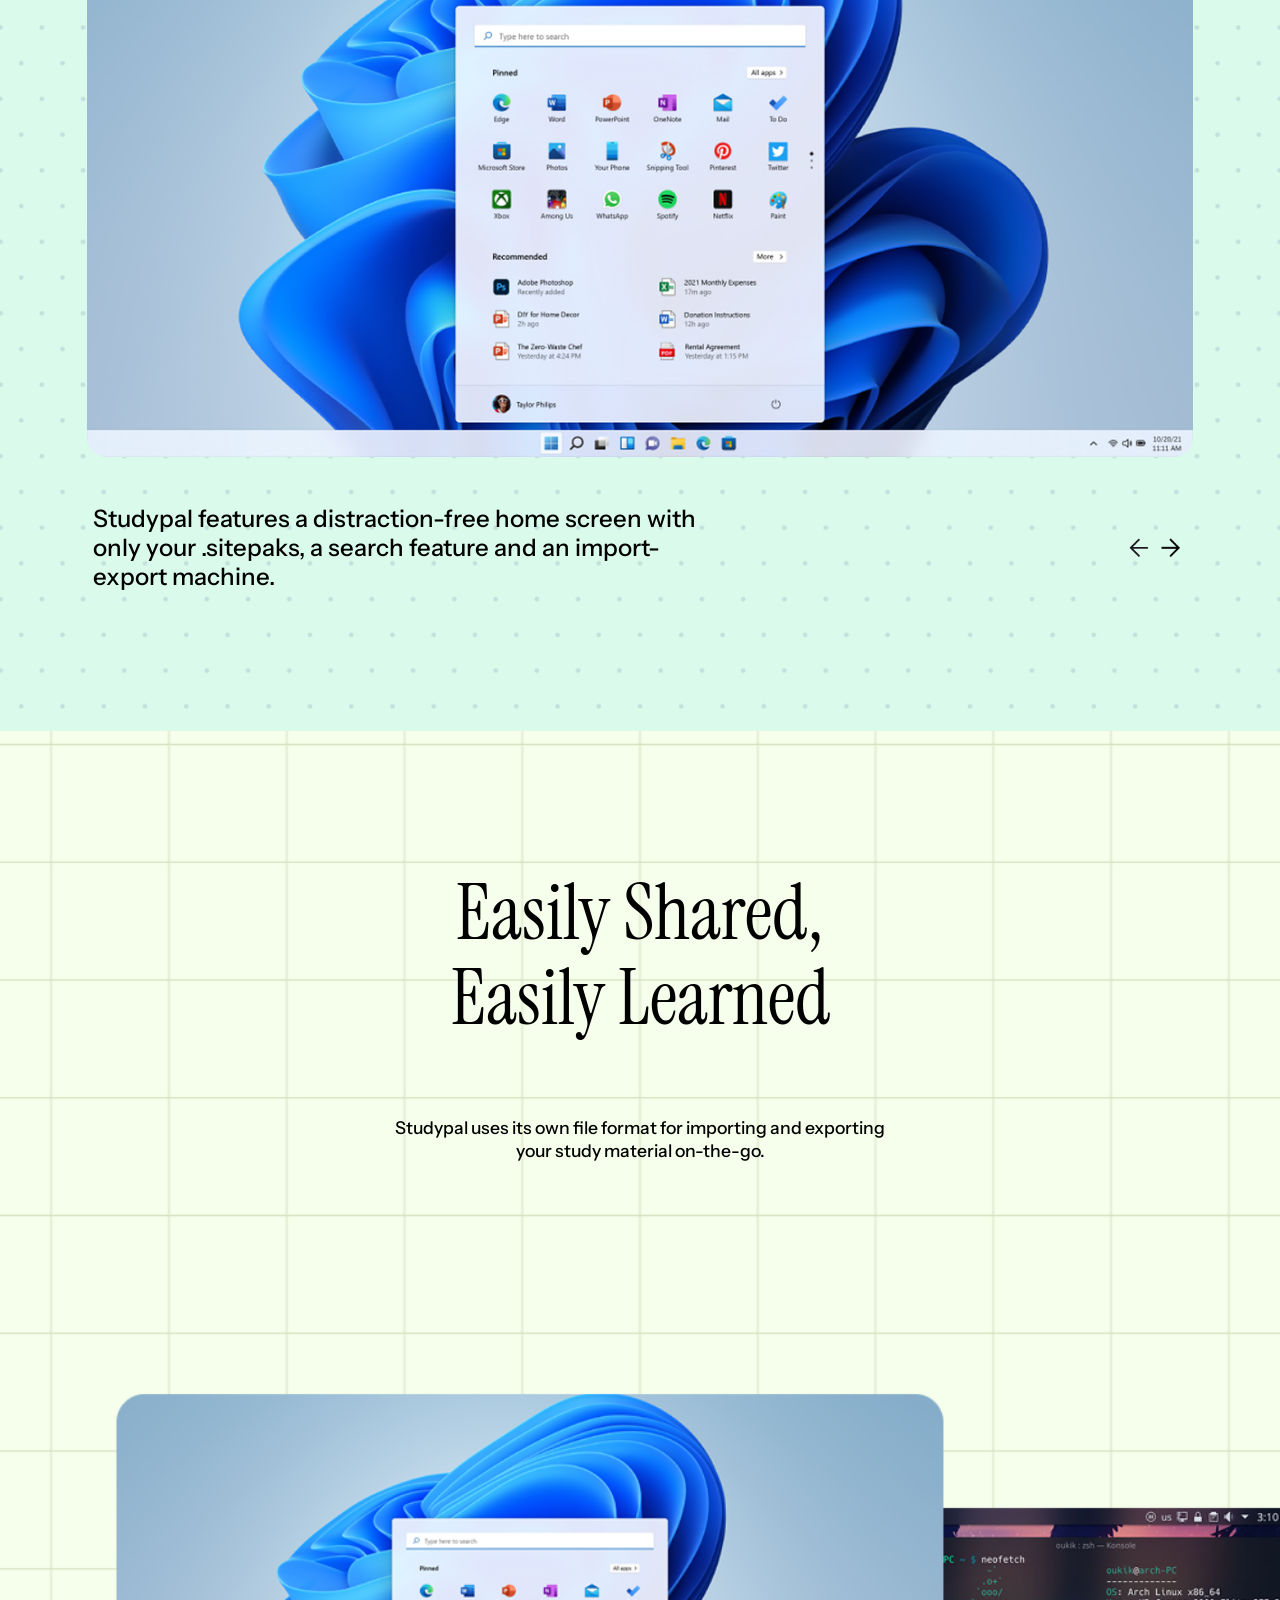
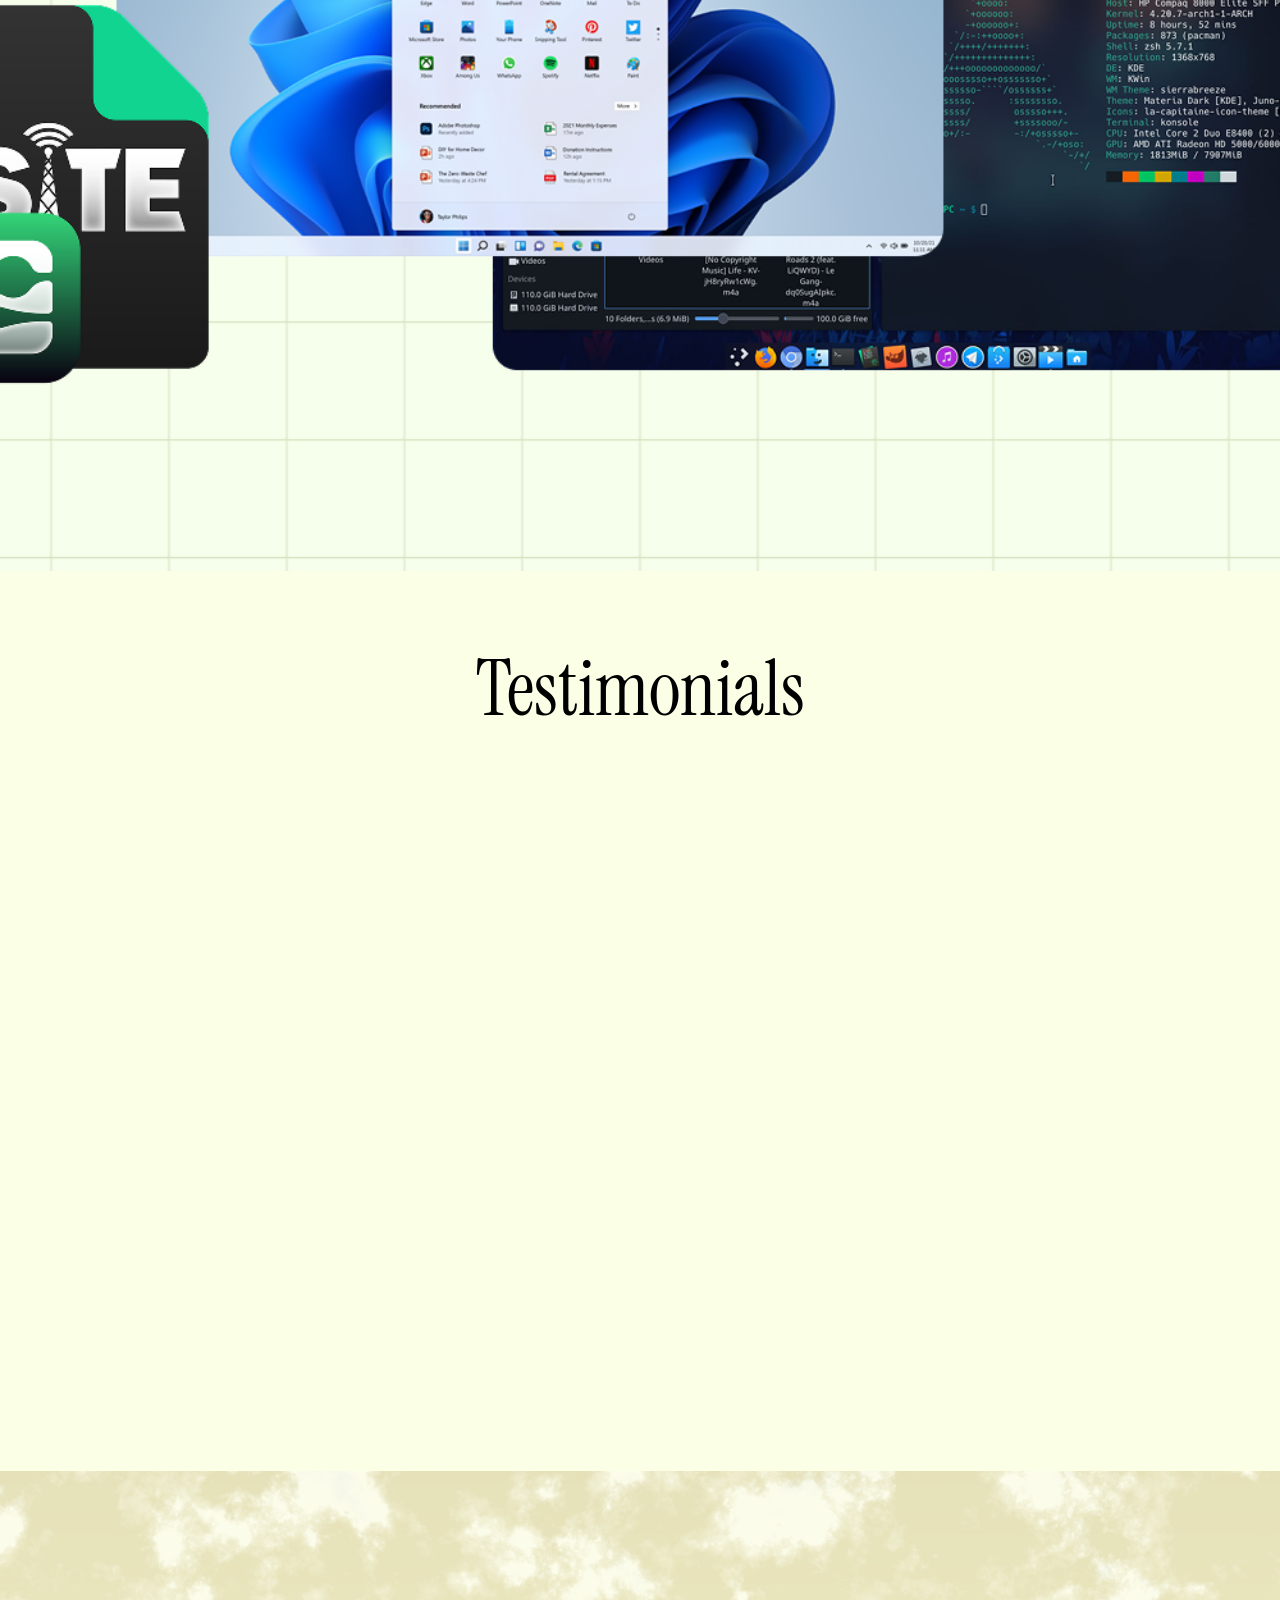
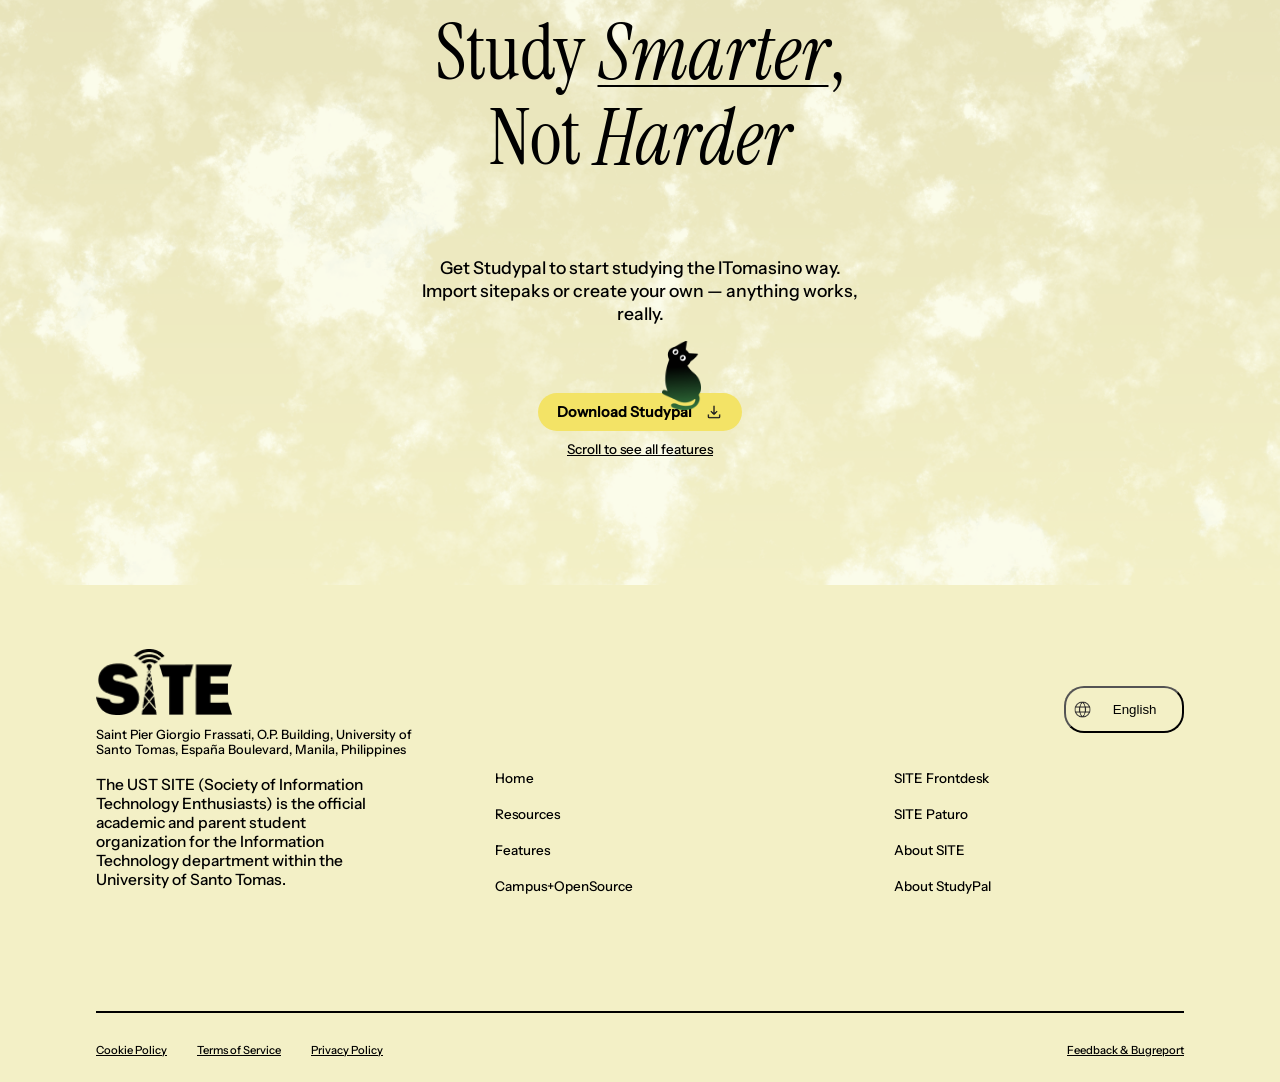
==== commit 398204e1: "Added logic for header dropdown and collapsed into a column for cards (opensource page)" ====
--- a/index.html
+++ b/index.html
@@ -13,7 +13,7 @@
             </div>
             <div id="buttons-center">
                 <div class="dropdown-wrapper">
-                    <button id="resources-button">
+                    <button class="main-button">
                         <a href="resources.html">Resources</a> 
                         <img src="images/arrow_down.png" alt="" width="15%" class="arrow-down">
                     </button>
@@ -45,7 +45,7 @@
                     </div>
                 </div>
                 <div class="dropdown-wrapper">
-                    <button>
+                    <button class="main-button">
                         <a href="features.html">Features</a>
                         <img src="images/arrow_down.png" alt="" width="15%" class="arrow-down">
                     </button>
@@ -86,9 +86,9 @@
                 </div>
 
                 <div class="dropdown-wrapper">
-                    <button>
+                    <button class="main-button" id="opensource-btn">
                         <a href="OpenSource.html">Campus+OpenSource</a>
-                        <img src="images/arrow_down.png" alt="" width="10%" class="arrow-down">
+                        <img src="images/arrow_down.png" alt="" width="9%" class="arrow-down">
                     </button>
                       <div id="hover-3" class="hover-box">
                          <div class = "hover-links">
@@ -228,7 +228,7 @@
         <div id = "last-page-text">
             <div class = "footer-info" id = "footer-info-1">
                 <div>
-                    <img src="images/SITE-logo.png" alt="" width="100">
+                    <img src="images/SITE-logo.png" alt="" width="25%">
                     <p id = "SITE-info">Saint Pier Giorgio Frassati, O.P. Building, University of Santo Tomas, España Boulevard, Manila, Philippines</p>
                 </div>
                 <div>
--- a/css/styles.css
+++ b/css/styles.css
@@ -132,6 +132,7 @@
 
 .dropdown-wrapper {
     position: relative;
+    display: flex;
 }
 .dropdown-wrapper::after {
     content: "";
@@ -159,7 +160,8 @@
     transform: translateY(-6px);         
     transition: opacity 0.5s ease, visibility 0.5s ease, transform 0.5s ease;
     pointer-events: none;     
-    gap: 20px;           
+    gap: 20px;    
+   
 }
 .hover-box hr {
     border: none;
@@ -196,6 +198,16 @@
     justify-content: center;
     align-items: center;
     gap: 30px;
+}
+
+.main-button{
+    display: flex;
+    gap: 5px;
+    padding-bottom: 12%;
+}
+
+#opensource-btn{
+    padding-bottom: 7%;
 }
 
 #buttons-center > .dropdown-wrapper > button{
@@ -241,13 +253,25 @@
     display: block;
 }
 
-.dropdown-wrapper:hover .hover-box {
+
+
+.dropdown-wrapper:hover:not(.force-closed) .hover-box,
+.dropdown-wrapper.open .hover-box {
     opacity: 1;
     visibility: visible;
     transform: translateY(0);
     transition: opacity 0.15s ease, visibility 0.15s ease, transform 0.15s ease;
     pointer-events: auto;
 }
+
+/* Optional: flip the arrow when open */
+.arrow-down {
+    transition: transform 0.15s ease;
+}
+.dropdown-wrapper.open .arrow-down {
+    transform: rotate(180deg);
+}
+
 
 #up-button{
     position: fixed;
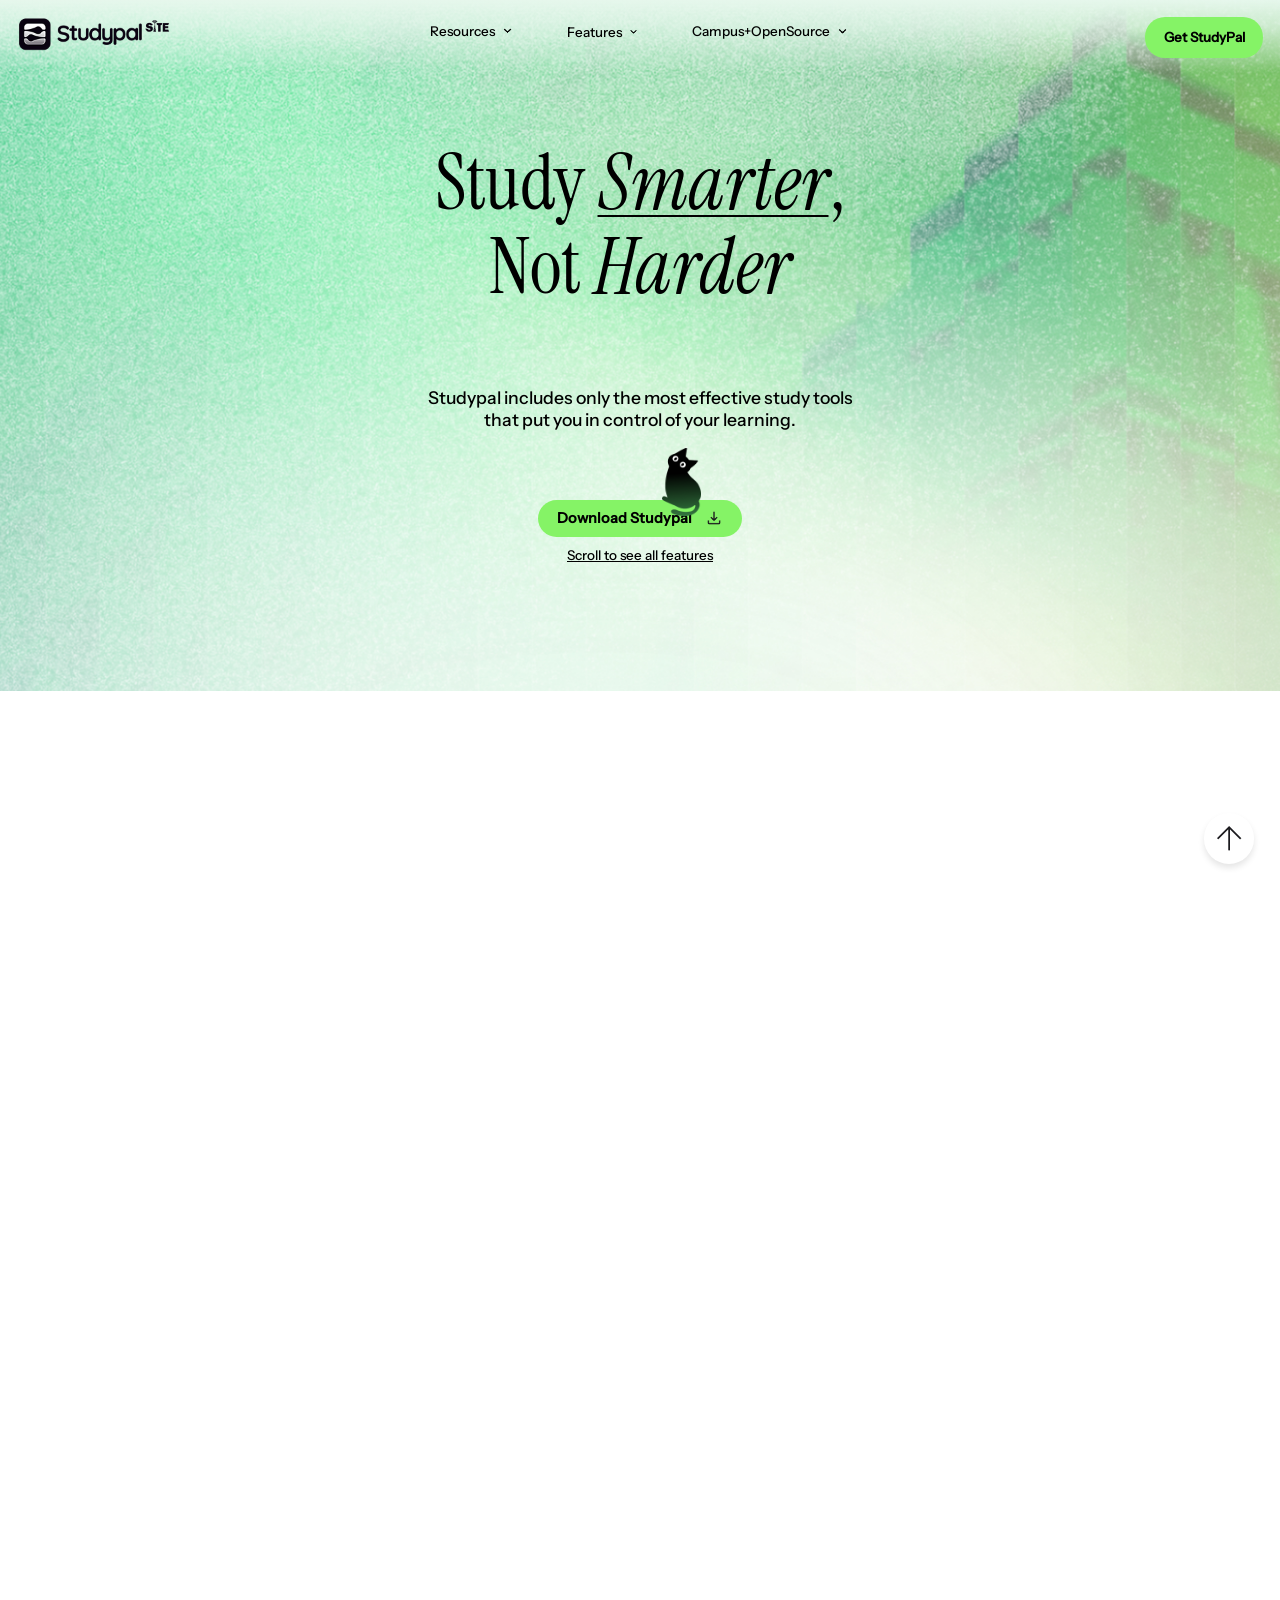
==== commit 4b666f0f: "polishing" ====
--- a/index.html
+++ b/index.html
@@ -158,7 +158,7 @@
             </div>
         </div>
     </div>
-    <div id="second-page">
+    <div id="second-page" class ="mobile-hidden-pages">
         <div class="body-text" id ="second-page-text">
             <div class="text">
                 <p class="main-text">Studying that <i class = "highlight">isn't against</i> your brain</p>
@@ -170,7 +170,7 @@
         </div>
         <img src="images/second-layer.png" alt="" id = "img-second-page">
     </div>
-    <div id="third-page">
+    <div id="third-page"  class ="mobile-hidden-pages">
          <div class="body-text" id = "third-page-text" >
             <div class="text" id = "text-body" >
                 <div>
@@ -190,7 +190,7 @@
             </div>
         </div>
     </div>
-    <div id="fourth-page">
+    <div id="fourth-page" class ="mobile-hidden-pages">
         <div class="body-text" id = "fourth-page-text">
             <div class="text">
                     <p class="main-text">Easily Shared, Easily Learned</p>
@@ -198,7 +198,7 @@
             </div>
         </div>
     </div>
-    <div id="fifth-page">
+    <div id="fifth-page" class ="mobile-hidden-pages">
         <div class="body-text" id = "fifth-page-text">
             <div class="text">
                     <div>
@@ -207,7 +207,7 @@
              </div>
         </div>
     </div>
-    <div id="sixth-page">
+    <div id="sixth-page" class ="mobile-hidden-pages">
          <div class="body-text" id = "sixth-page-text">
             <div class="text">
                     <p class="main-text">Study <u class = "highlight highlight-underline">Smarter</u>, Not <span class = "highlight">Harder</span></p>
@@ -224,7 +224,7 @@
             </div>
         </div>
     </div>
-    <div id="last-page">
+    <div id="last-page" class ="mobile-hidden-pages">
         <div id = "last-page-text">
             <div class = "footer-info" id = "footer-info-1">
                 <div>
--- a/css/styles.css
+++ b/css/styles.css
@@ -51,7 +51,7 @@
     margin: 0 auto; 
 }
 
-#close{
+.close{
     position: absolute;
     display: flex;
     top: 10%;
@@ -124,6 +124,7 @@
     transition: all 0.4s ease-in-out; 
 }
 .scrolled header #buttons-center{
+    margin-top: 1vw;
     margin-right: 10vw;
 }
 .scrolled header #green-btn a {
@@ -253,8 +254,6 @@
     display: block;
 }
 
-
-
 .dropdown-wrapper:hover:not(.force-closed) .hover-box,
 .dropdown-wrapper.open .hover-box {
     opacity: 1;
@@ -264,7 +263,6 @@
     pointer-events: auto;
 }
 
-/* Optional: flip the arrow when open */
 .arrow-down {
     transition: transform 0.15s ease;
 }
@@ -650,7 +648,9 @@
     z-index: 10;
 }
 
-#first-page, #sixth-page{
+#first-page{
+    width: 100%;
+    height: 100%;
     display: flex;
     flex-direction: column;
     align-items: center;
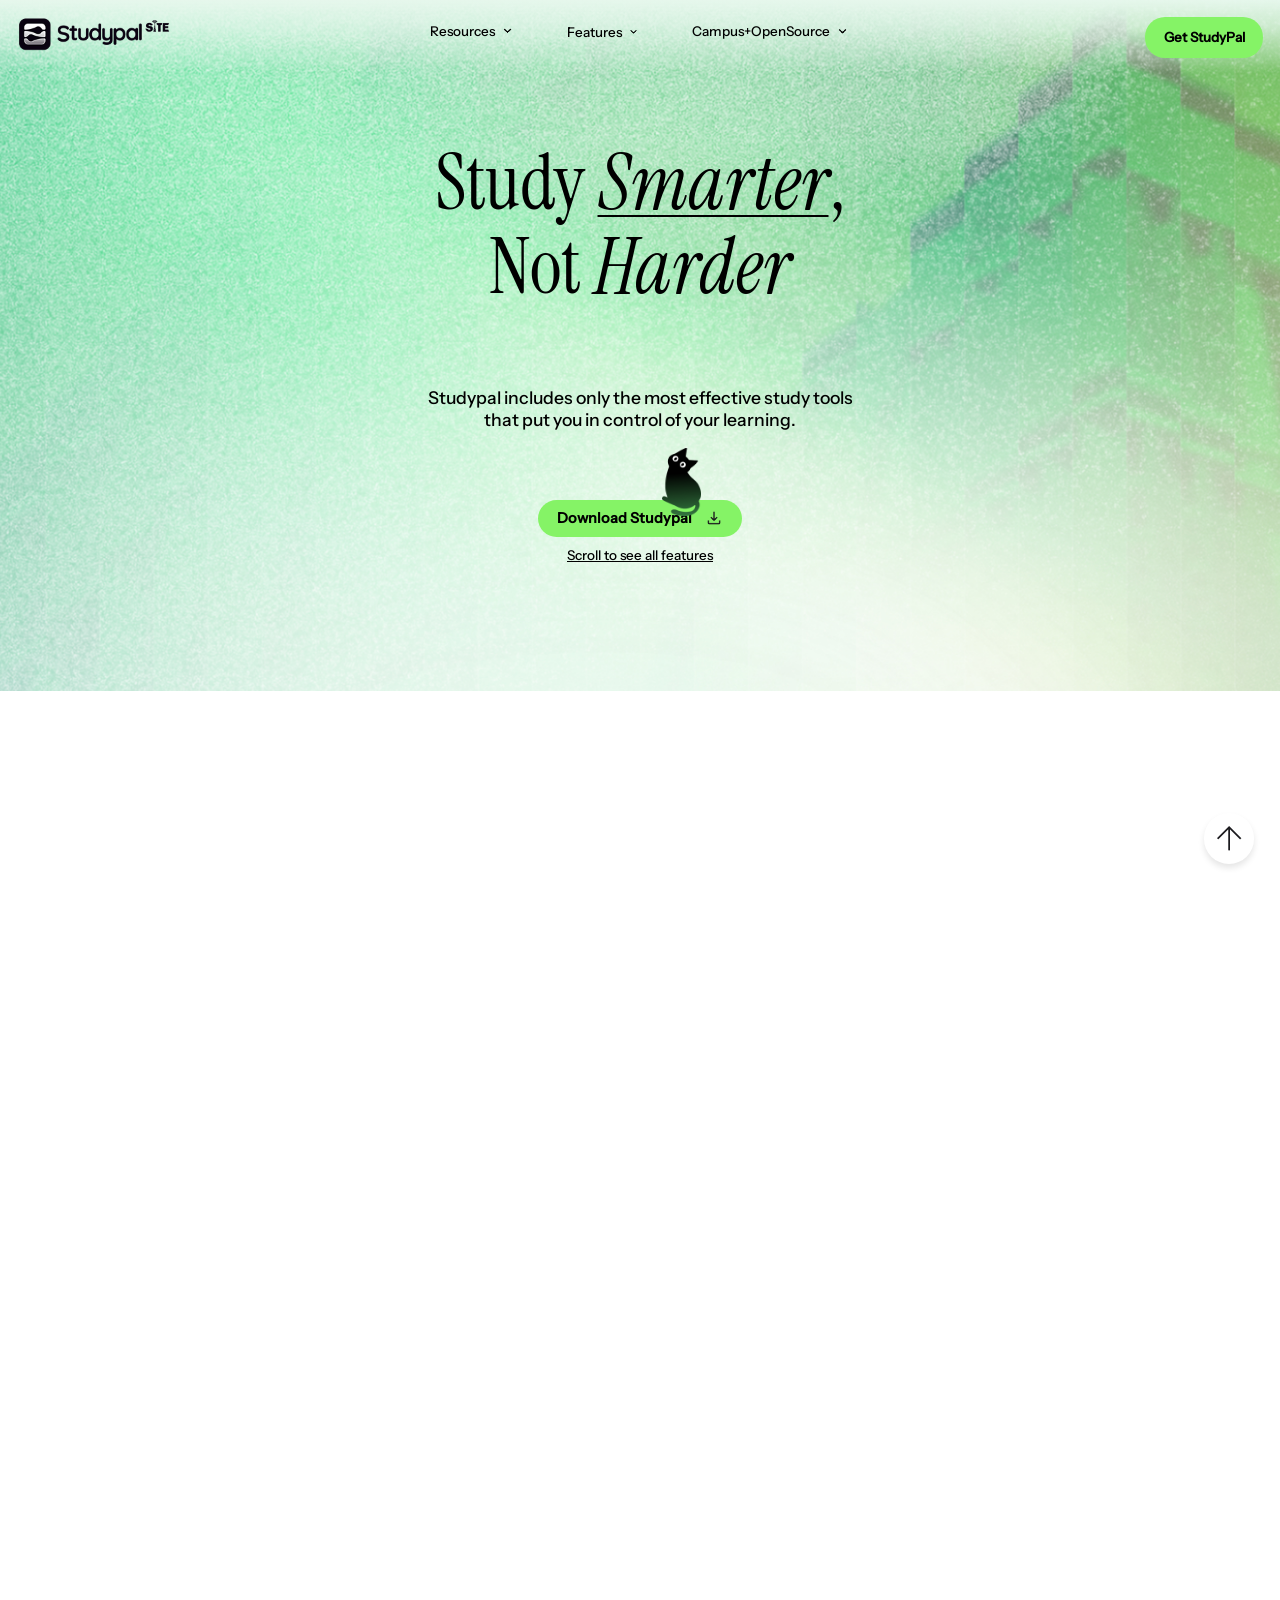
==== commit 53caf429: "Polished header z-index, card hover for opensource and removed language button" ====
--- a/index.html
+++ b/index.html
@@ -76,12 +76,12 @@
                          </div>
                          <hr>
                          <div>
-                            <a href="getstudypal.html" >
                             <button class = "hover-get-studypal">
-                                Get StudyPal
+                                <a href="getstudypal.html" >
+                                        Get StudyPal
+                                </a>
                             </button>
-                            </a>
-                         </div>        
+                         </div>   
                     </div>
                 </div>
 
@@ -148,13 +148,13 @@
                 <p>Studypal includes only the most effective study tools that put you in control of your learning. </p>
             </div>
            <div class="link">
-                <a href="getstudypal.html" class="get-study-pal">
+                <a class="get-study-pal" id ="get-study-pal-1">
                     <img src="images/Cat-logo.png" alt="cat" class="cat-logo">
                     <span class="get-study-pal-text">
                         Download Studypal &nbsp <img src="images/download.png" alt="arrow" class="download-arrow">
                     </span>
                 </a>
-                <a href="#second-page"><u>Scroll to see all features</u></a>
+                <a href="#second-page" id = "features-link"><u>Scroll to see all features</u></a>
             </div>
         </div>
     </div>
@@ -228,14 +228,8 @@
         <div id = "last-page-text">
             <div class = "footer-info" id = "footer-info-1">
                 <div>
-                    <img src="images/SITE-logo.png" alt="" width="25%">
+                    <img src="images/SITE-logo.png" alt="" width="10%">
                     <p id = "SITE-info">Saint Pier Giorgio Frassati, O.P. Building, University of Santo Tomas, España Boulevard, Manila, Philippines</p>
-                </div>
-                <div>
-                    <button>
-                        <img src="images/language.png" alt="" width="20%" height="20%">
-                        <p>English</p>
-                    </button>
                 </div>
             </div>
             <div class = "footer-info" id = "footer-info-2">
--- a/css/styles.css
+++ b/css/styles.css
@@ -17,23 +17,40 @@
     src: url('../fonts/instrument-sans/InstrumentSans-Bold.ttf');
 }
 
-
-html, body {
+#popup-bg{
+    position: relative;
+    display: flex;
+    margin: 0 auto; 
+}
+
+.close{
+    position: absolute;
+    display: flex;
+    top: 10%;
+    right: 19%;
+    cursor: pointer;
+}
+#popup-text{
+    font-family: "Instrument-Serif";
+    position: absolute;
+    inset: 0;   
+    padding-top: 10%; 
+    text-align: center;     
+    display: flex;
+    align-items: center;
+    justify-content: flex-start;
+    flex-direction: column;
+    gap: 14%;
+    width: 48%;
+    margin: 0 auto;
+}
+#popup-body{
+    font-family: "Instrument-Sans";
+    font-size: 0.9rem;
+}
+#popup-title{
+    font-size: 3rem;
     margin: 0;
-    padding: 0;
-    font-family: 'Instrument-Sans';
-    scroll-behavior: smooth;
-}
-
-#container.blurred{
-    filter: blur(6px);
-    pointer-events: auto;
-}
-
-a{
-    font-size: 0.84rem;
-    text-decoration: none;    
-    color: black;  
 }
 #popup{
     position: fixed;
@@ -45,47 +62,25 @@
     display: none;
     overflow: hidden;
 }
-#popup-bg{
-    position: relative;
-    display: flex;
-    margin: 0 auto; 
-}
-
-.close{
-    position: absolute;
-    display: flex;
-    top: 10%;
-    right: 19%;
-    cursor: pointer;
-}
-#popup-text{
-    font-family: "Instrument-Serif";
-    position: absolute;
-    inset: 0;   
-    padding-top: 10%; 
-    text-align: center;     
-    display: flex;
-    align-items: center;
-    justify-content: flex-start;
-    flex-direction: column;
-    gap: 14%;
-    width: 48%;
-    margin: 0 auto;
-}
-#group-buttons{
-    width: 100%;
-    display: flex;
-    flex-direction: column;
-    padding-bottom: 5%;
-}
-#popup-body{
-    font-family: "Instrument-Sans";
-    font-size: 0.9rem;
-}
-#popup-title{
-    font-size: 3rem;
+
+#container.blurred{
+    filter: blur(6px);
+    pointer-events: auto;
+}
+
+html, body {
     margin: 0;
-}
+    padding: 0;
+    font-family: 'Instrument-Sans';
+    scroll-behavior: smooth;
+}
+
+a{
+    font-size: 0.84rem;
+    text-decoration: none;    
+    color: black;  
+}
+
 
 #green-btn-2{
     width: 100%;
@@ -102,7 +97,7 @@
     grid-template-columns: 1fr 2fr 1fr;
     padding: 1.3%;
     background: linear-gradient(#e6f7ec, 60%,transparent);
-    z-index: 1;
+    z-index: 10;
     transition: all 0.4s ease-in-out;
 }
 .scrolled header{
@@ -115,7 +110,7 @@
     width: 96vw;
     box-sizing: border-box;
     padding: 1% 2%;
-    z-index: 2;
+     z-index: 10;
     background: rgba(255, 255, 255, 0.15);
     backdrop-filter: blur(10px);
     border-radius: 100px;
@@ -553,7 +548,7 @@
 
 #SITE-info{
     font-size: clamp(0.7rem, 1.6vw, 0.8rem);
-    width: 60%;
+    width: 30%;
 }
 
 
@@ -636,7 +631,7 @@
 #mobile-view{
     display: none;
 }
-@media (max-width: 420px) {
+@media (max-width: 450px) {
 
 #mobile-view{
     display: flex;
@@ -727,8 +722,13 @@
     padding: 0.8em 1.6em;
   }
 
+  #features-link {
+   display:none;
+  }
+
   .cat-logo {
-    width: clamp(40px, 12vw, 56px);
+    top: clamp(-80px, -100%, -20px);
+    width:45px;
   }
  .footer-info {
         flex-direction: column;
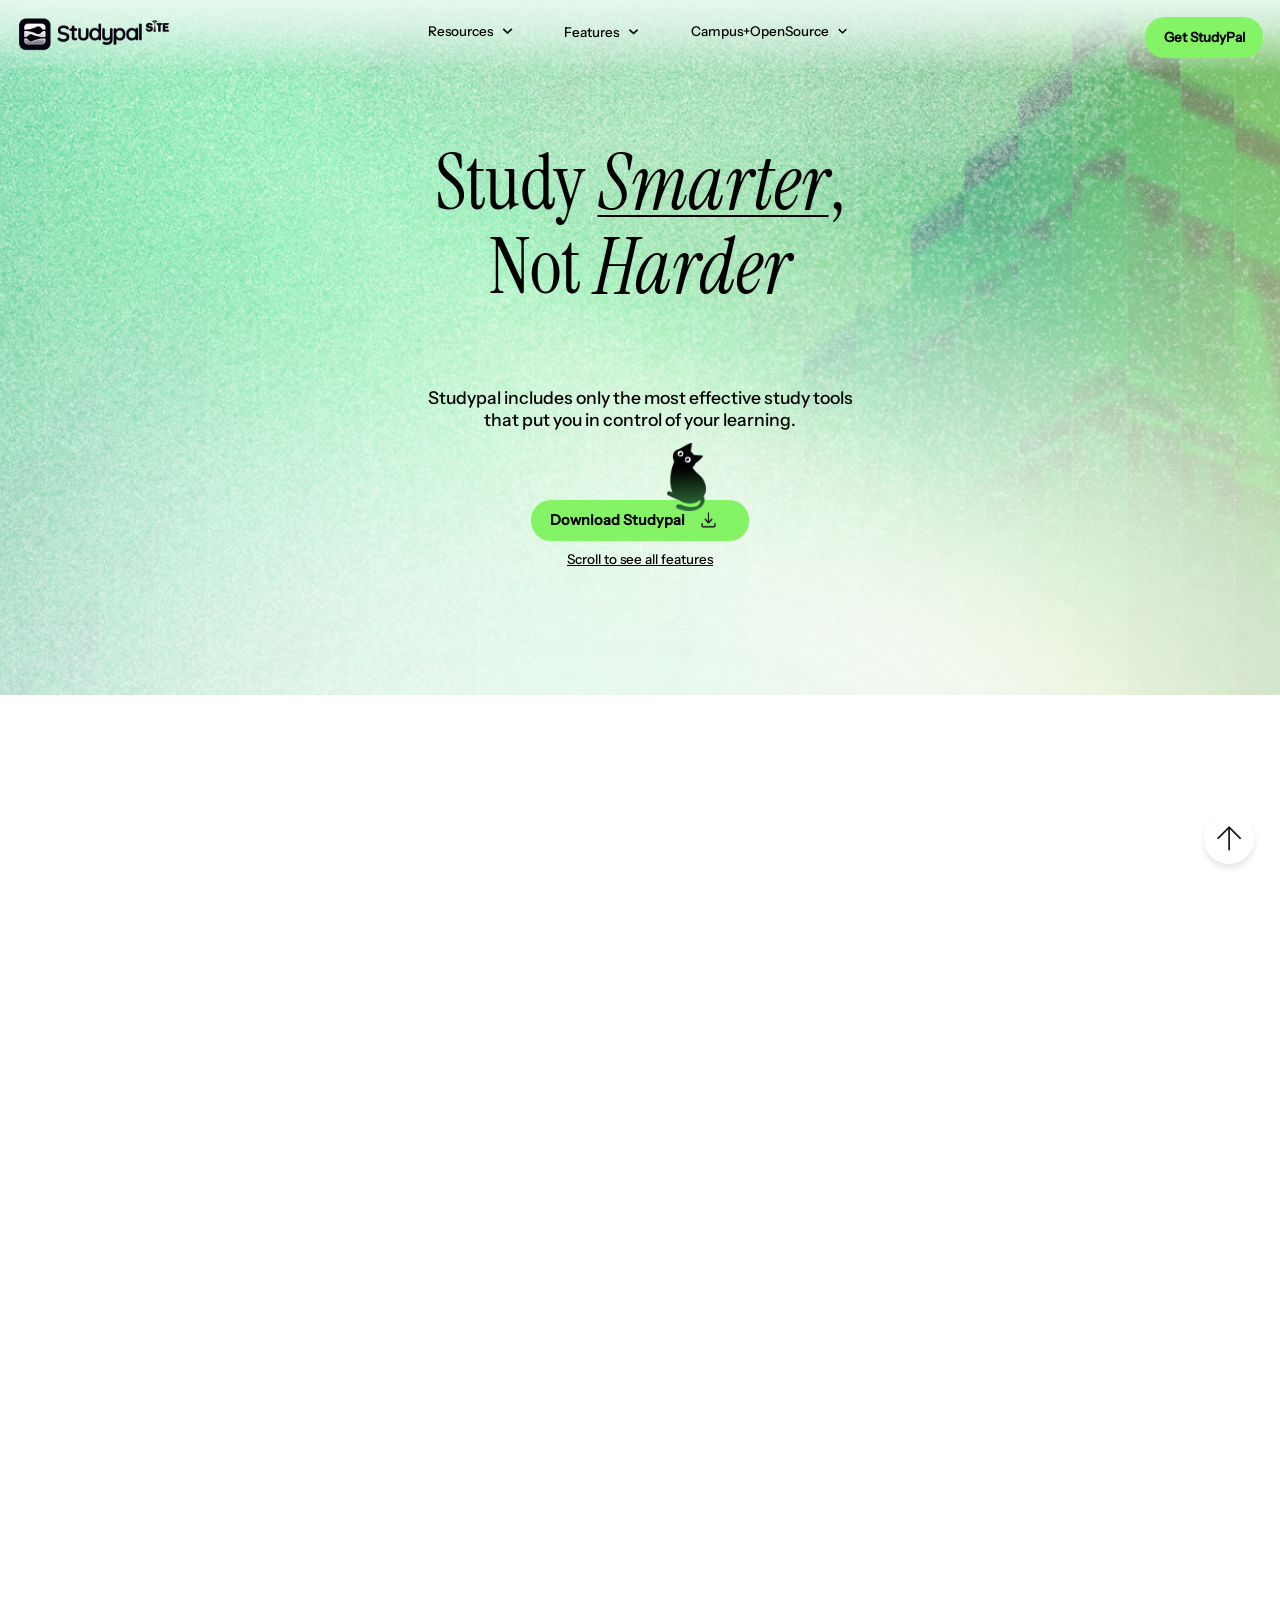
==== commit bcabc473: "Fixed Arrow Thickness inconsistency of headers and some pages" ====
--- a/index.html
+++ b/index.html
@@ -13,9 +13,9 @@
             </div>
             <div id="buttons-center">
                 <div class="dropdown-wrapper">
-                    <button class="main-button">
+                    <button class="main-button" id = "resources-btn">
                         <a href="resources.html">Resources</a> 
-                        <img src="images/arrow_down.png" alt="" width="15%" class="arrow-down">
+                        <img src="images/arrow_down.png" alt="" width="20%" class="arrow-down">
                     </button>
                     <div id="hover-1" class="hover-box">
                         <div class = "hover-links">
@@ -47,7 +47,7 @@
                 <div class="dropdown-wrapper">
                     <button class="main-button">
                         <a href="features.html">Features</a>
-                        <img src="images/arrow_down.png" alt="" width="15%" class="arrow-down">
+                        <img src="images/arrow_down.png" alt="" width="22%" class="arrow-down">
                     </button>
                       <div id="hover-2" class="hover-box">
                         <div class = "hover-links">
@@ -88,7 +88,7 @@
                 <div class="dropdown-wrapper">
                     <button class="main-button" id="opensource-btn">
                         <a href="OpenSource.html">Campus+OpenSource</a>
-                        <img src="images/arrow_down.png" alt="" width="9%" class="arrow-down">
+                        <img src="images/arrow_down.png" alt="" width="10%" class="arrow-down">
                     </button>
                       <div id="hover-3" class="hover-box">
                          <div class = "hover-links">
@@ -151,7 +151,7 @@
                 <a class="get-study-pal" id ="get-study-pal-1">
                     <img src="images/Cat-logo.png" alt="cat" class="cat-logo">
                     <span class="get-study-pal-text">
-                        Download Studypal &nbsp <img src="images/download.png" alt="arrow" class="download-arrow">
+                        Download Studypal &nbsp <img src="images/download.png" alt="arrow" class="download-arrow" width="13%">
                     </span>
                 </a>
                 <a href="#second-page" id = "features-link"><u>Scroll to see all features</u></a>
@@ -217,7 +217,7 @@
                 <a href="getstudypal.html" class="get-study-pal"  id = "get-study-pal-2">
                     <img src="images/Cat-logo.png" alt="cat" class="cat-logo" width="10%">
                     <span class="get-study-pal-text">
-                        Download Studypal &nbsp <img src="images/download.png" alt="arrow" width="5%" class="download-arrow">
+                        Download Studypal &nbsp <img src="images/download.png" alt="arrow"  width="13%" class="download-arrow">
                     </span>
                 </a>
                 <a href="#second-page"><u>Scroll to see all features</u></a>
--- a/css/styles.css
+++ b/css/styles.css
@@ -364,10 +364,7 @@
     padding: 0;
 }
 
-.download-arrow{
-    width: clamp(14px, 3vw, 20px);
-    height: auto;
-}
+
 
 #second-page{
    margin:0;
